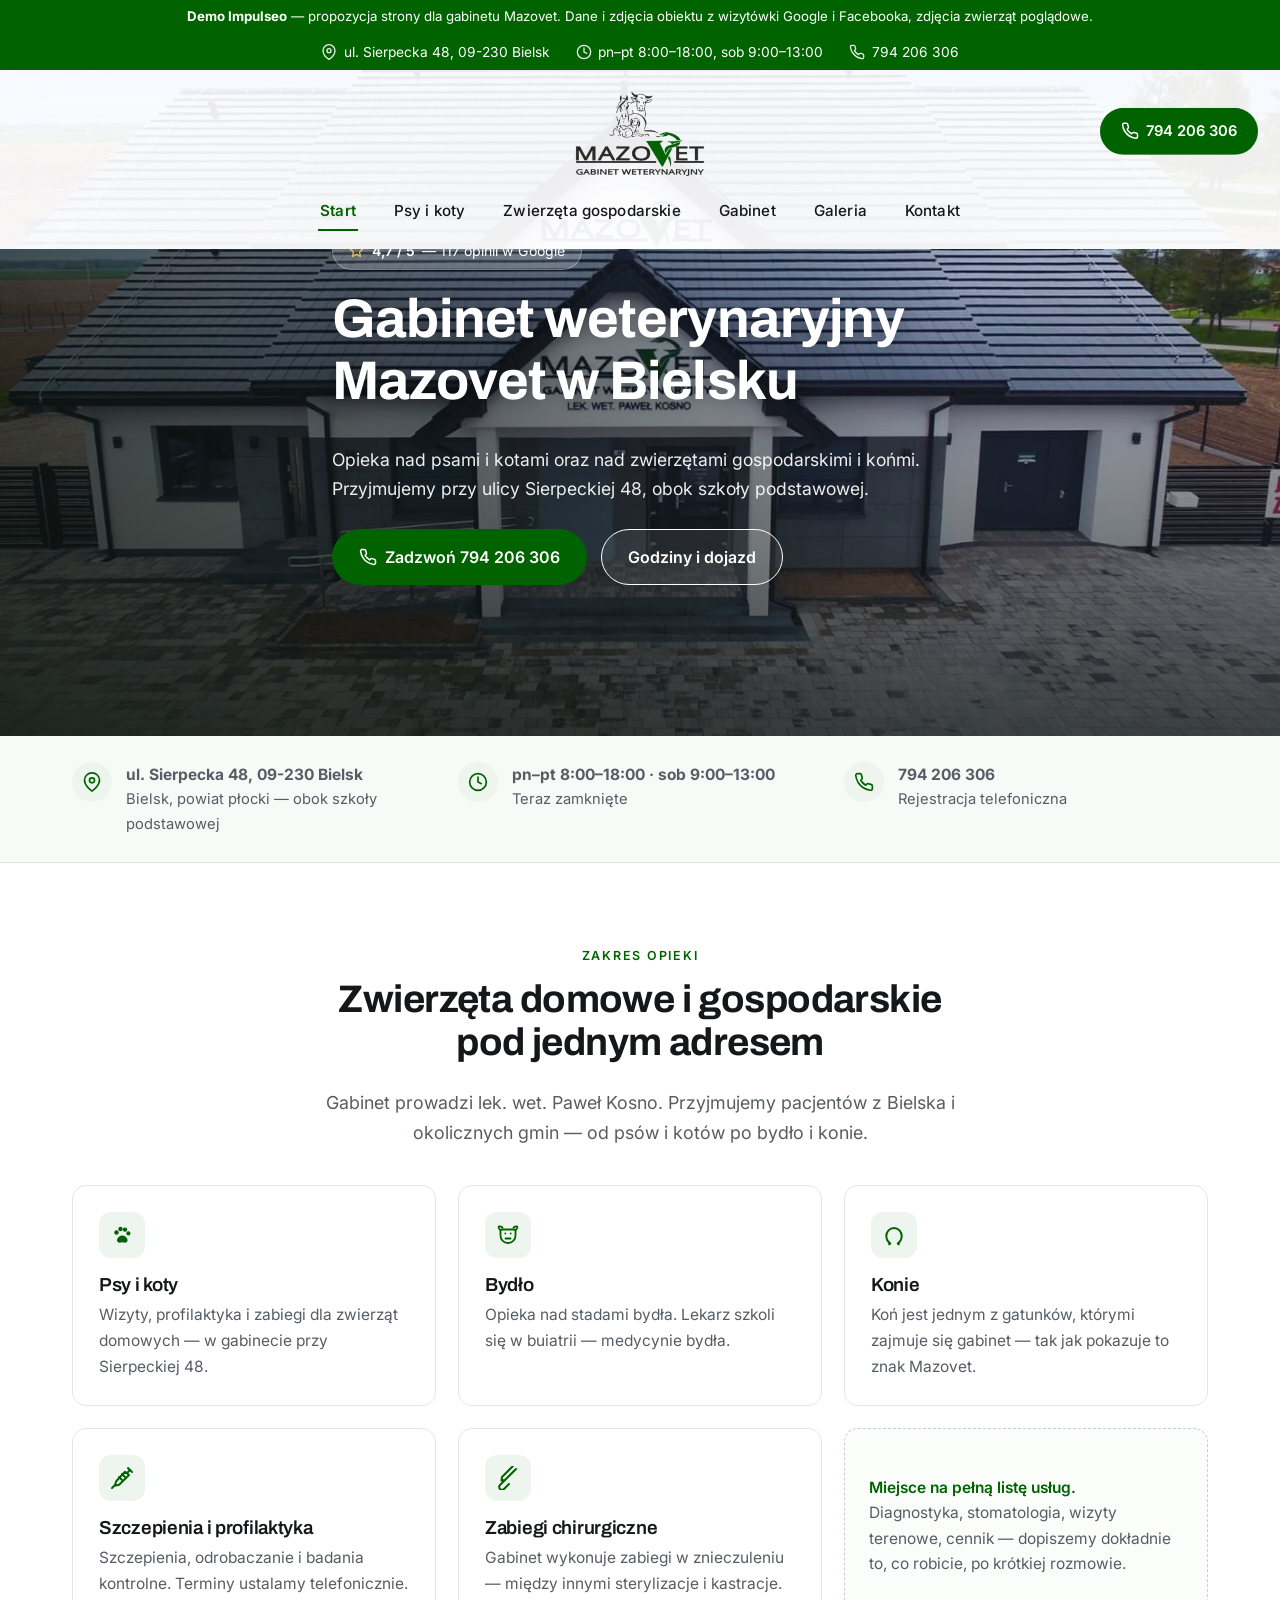
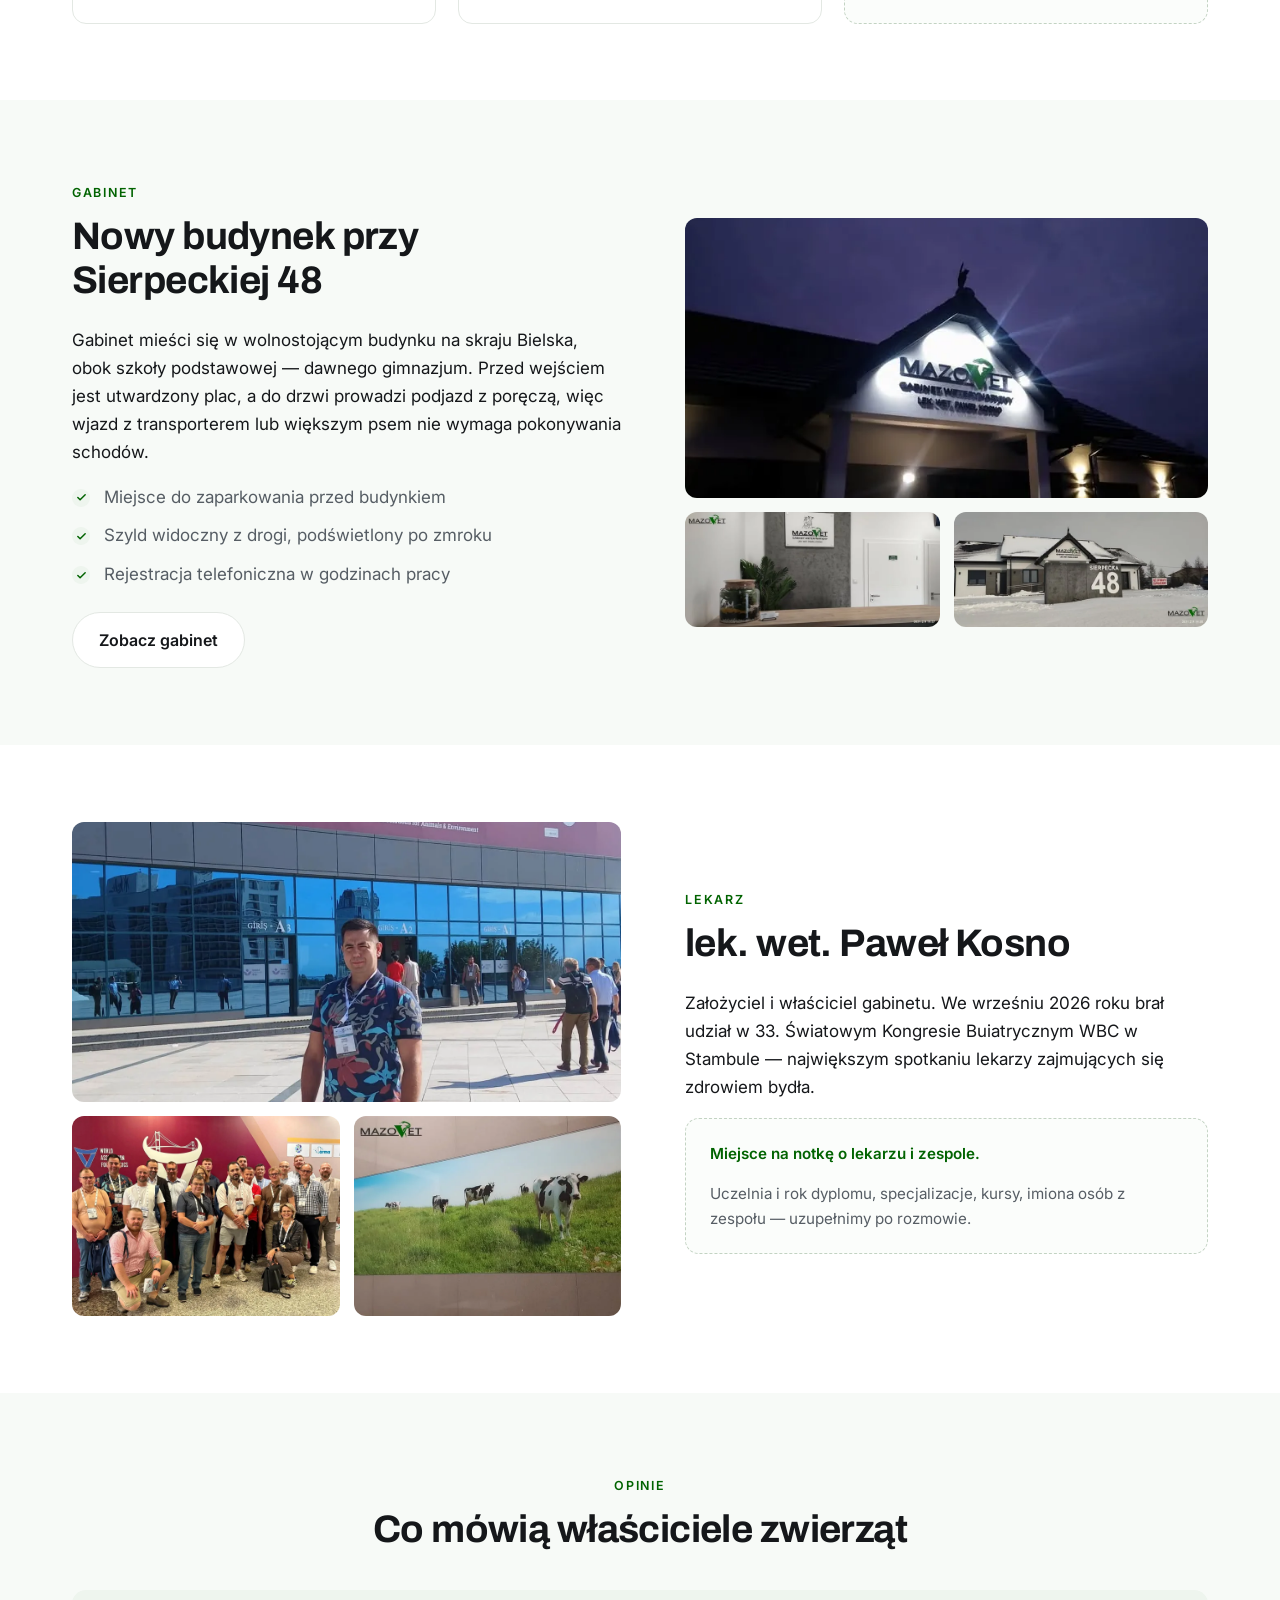
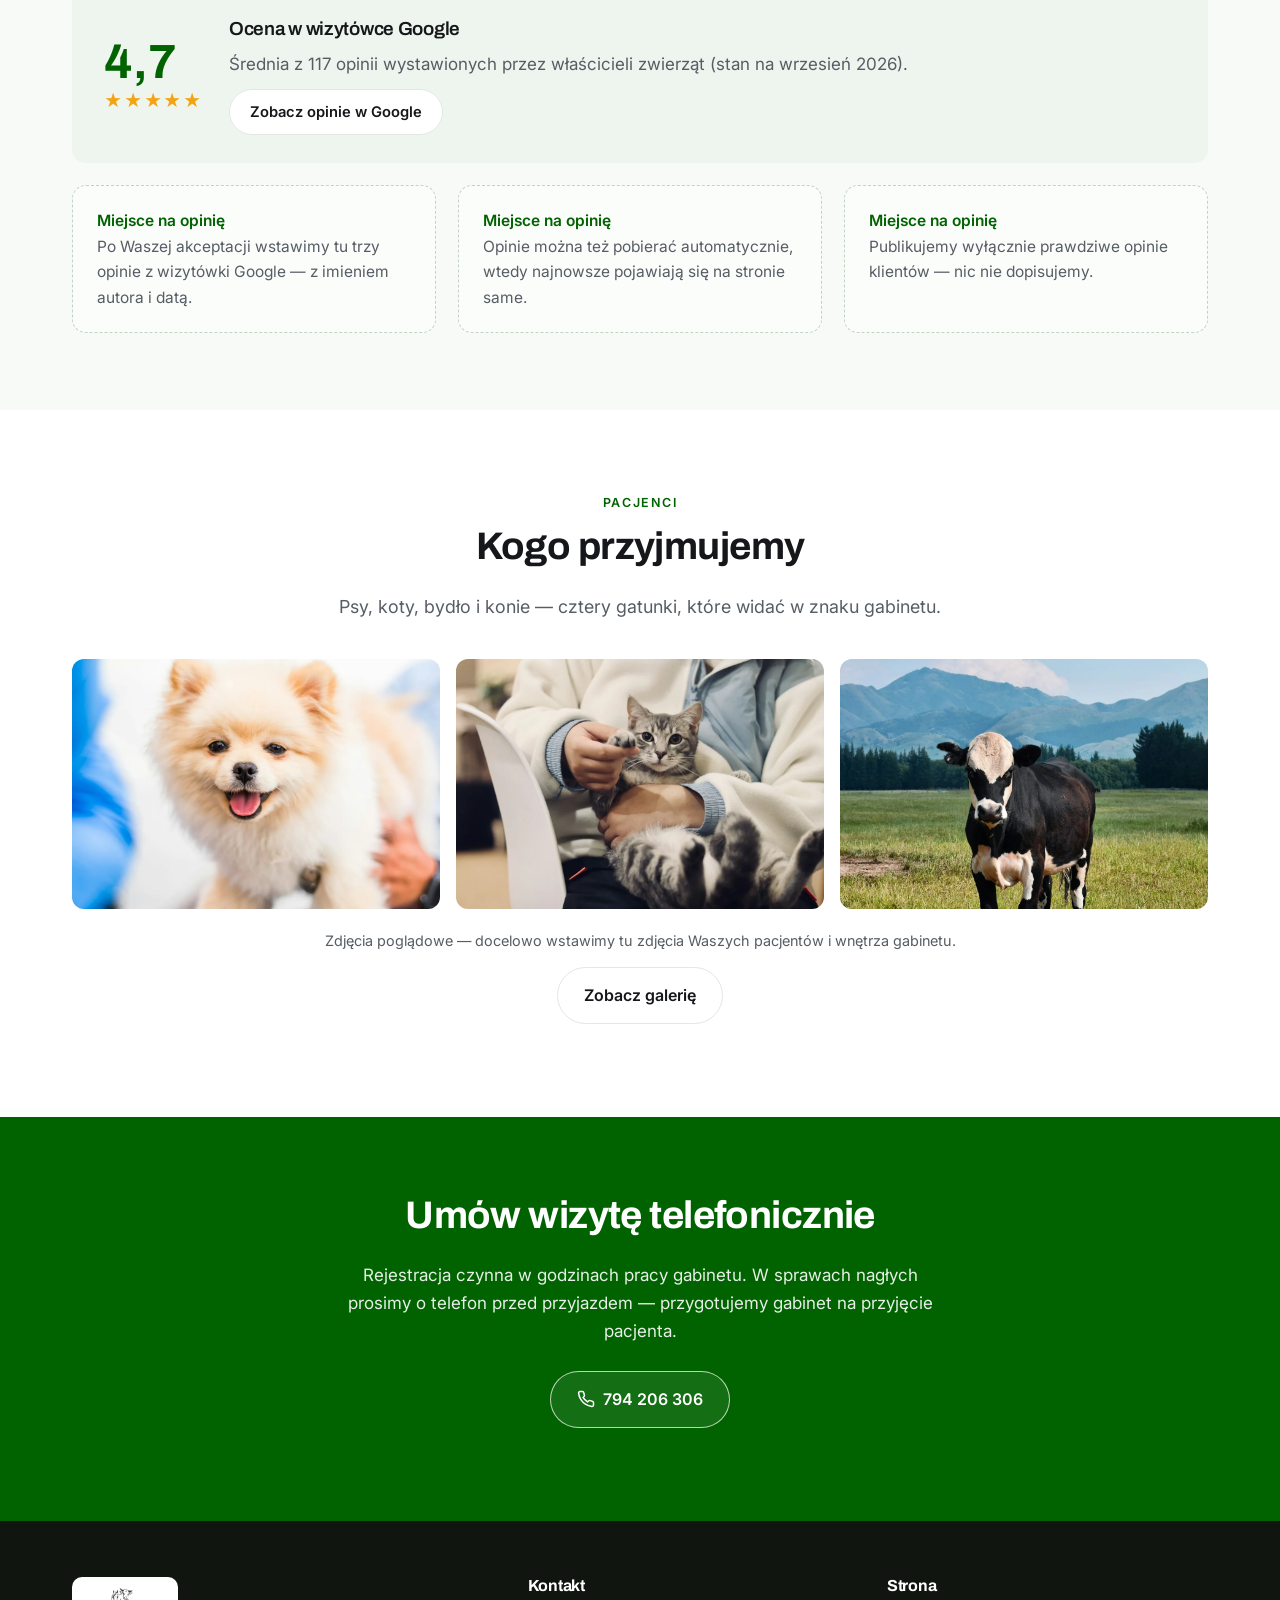
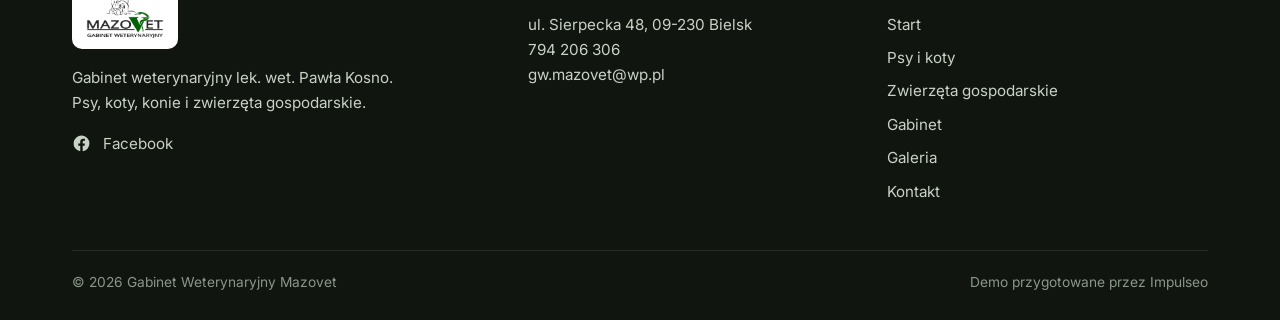
==== index.html @ cbe58771 "Demo strony dla Gabinetu Weterynaryjnego Mazovet (Bielsk) Sześć podstron na treściach potwierdzonych" ====
<!DOCTYPE html>
<html lang="pl">
<head>
<meta charset="utf-8">
<meta name="viewport" content="width=device-width, initial-scale=1">
<meta name="robots" content="noindex, nofollow">
<title>Gabinet Weterynaryjny Mazovet — weterynarz Bielsk, Sierpecka 48</title>
<meta name="description" content="Gabinet weterynaryjny Mazovet w Bielsku (ul. Sierpecka 48) — psy, koty, bydło i konie. Rejestracja telefoniczna: 794 206 306. Pn–pt 8:00–18:00, sob 9:00–13:00.">
<link rel="canonical" href="https://impulseo-pl.github.io/mazovet-gabinet-weterynaryjny/index.html">
<meta property="og:type" content="website">
<meta property="og:title" content="Gabinet Weterynaryjny Mazovet — weterynarz Bielsk, Sierpecka 48">
<meta property="og:description" content="Gabinet weterynaryjny Mazovet w Bielsku (ul. Sierpecka 48) — psy, koty, bydło i konie. Rejestracja telefoniczna: 794 206 306. Pn–pt 8:00–18:00, sob 9:00–13:00.">
<meta property="og:image" content="https://impulseo-pl.github.io/mazovet-gabinet-weterynaryjny/assets/img/klinika.webp">
<meta property="og:locale" content="pl_PL">
<meta name="twitter:card" content="summary_large_image">
<link rel="icon" href="assets/img/favicon-32.png?v=e018c4e5" sizes="32x32">
<link rel="icon" href="assets/img/favicon-192.png?v=eaf40a9d" sizes="192x192">
<link rel="apple-touch-icon" href="assets/img/apple-touch-icon.png?v=413454d2">
<link rel="preconnect" href="https://fonts.googleapis.com">
<link rel="preconnect" href="https://fonts.gstatic.com" crossorigin>
<link href="https://fonts.googleapis.com/css2?family=Archivo:wght@600;700&family=Inter:wght@400;500;600&display=swap" rel="stylesheet">
<link rel="stylesheet" href="assets/style.css?v=e5a9e0aa">
</head>
<body>

<div class="demo-bar">
  <b>Demo Impulseo</b> — propozycja strony dla gabinetu Mazovet. Dane i zdjęcia obiektu z wizytówki Google i Facebooka, zdjęcia zwierząt poglądowe.
</div>

<header class="site-head over">
  <div class="topbar">
    <div class="wrap">
      <span class="ti"><svg viewBox="0 0 24 24" fill="none" stroke="currentColor" stroke-width="2" stroke-linecap="round" stroke-linejoin="round"><path d="M21 10c0 7-9 13-9 13s-9-6-9-13a9 9 0 0 1 18 0z"/><circle cx="12" cy="10" r="3"/></svg> ul. Sierpecka 48, 09-230 Bielsk</span>
      <span class="ti hide-m"><svg viewBox="0 0 24 24" fill="none" stroke="currentColor" stroke-width="2" stroke-linecap="round" stroke-linejoin="round"><circle cx="12" cy="12" r="10"/><polyline points="12 6 12 12 16 14"/></svg> pn–pt 8:00–18:00, sob 9:00–13:00</span>
      <a class="ti" href="tel:+48794206306"><svg viewBox="0 0 24 24" fill="none" stroke="currentColor" stroke-width="2" stroke-linecap="round" stroke-linejoin="round"><path d="M22 16.92v3a2 2 0 0 1-2.18 2 19.79 19.79 0 0 1-8.63-3.07 19.5 19.5 0 0 1-6-6 19.79 19.79 0 0 1-3.07-8.67A2 2 0 0 1 4.11 2h3a2 2 0 0 1 2 1.72c.13.96.36 1.9.7 2.81a2 2 0 0 1-.45 2.11L8.09 9.91a16 16 0 0 0 6 6l1.27-1.27a2 2 0 0 1 2.11-.45c.9.34 1.85.57 2.81.7A2 2 0 0 1 22 16.92z"/></svg> 794 206 306</a>
    </div>
  </div>
  <div class="head-bg">
  <div class="head-main">
    <a class="brand" href="index.html">
      <img src="assets/img/logo.png?v=a83ef169" alt="Mazovet — Gabinet Weterynaryjny" width="461" height="307">
    </a>
    <a class="btn btn-primary btn-sm head-cta" href="tel:+48794206306"><svg viewBox="0 0 24 24" fill="none" stroke="currentColor" stroke-width="2" stroke-linecap="round" stroke-linejoin="round"><path d="M22 16.92v3a2 2 0 0 1-2.18 2 19.79 19.79 0 0 1-8.63-3.07 19.5 19.5 0 0 1-6-6 19.79 19.79 0 0 1-3.07-8.67A2 2 0 0 1 4.11 2h3a2 2 0 0 1 2 1.72c.13.96.36 1.9.7 2.81a2 2 0 0 1-.45 2.11L8.09 9.91a16 16 0 0 0 6 6l1.27-1.27a2 2 0 0 1 2.11-.45c.9.34 1.85.57 2.81.7A2 2 0 0 1 22 16.92z"/></svg> 794 206 306</a>
    <button class="burger" aria-expanded="false" aria-controls="mainnav" aria-label="Menu">
      <span></span><span></span><span></span>
    </button>
  </div>
  <nav class="mainnav" id="mainnav" aria-label="Główna"><a href="index.html" aria-current="page">Start</a><a href="psy-i-koty.html">Psy i koty</a><a href="zwierzeta-gospodarskie.html">Zwierzęta gospodarskie</a><a href="gabinet.html">Gabinet</a><a href="galeria.html">Galeria</a><a href="kontakt.html">Kontakt</a></nav>
  </div>
</header>

<section class="hero">
  <div class="hero-img">
    <img src="assets/img/klinika.webp?v=2d670b01" alt="Budynek gabinetu weterynaryjnego Mazovet przy ulicy Sierpeckiej 48 w Bielsku" width="1440" height="810" fetchpriority="high">
  </div>
  <div class="wrap hero-in">
    <span class="hero-badge"><svg viewBox="0 0 24 24" fill="none" stroke="currentColor" stroke-width="2" stroke-linecap="round" stroke-linejoin="round"><polygon points="12 2 15.1 8.6 22 9.6 17 14.6 18.2 21.5 12 18.2 5.8 21.5 7 14.6 2 9.6 8.9 8.6 12 2"/></svg> <b>4,7 / 5</b> — 117 opinii w Google</span>
    <h1>Gabinet weterynaryjny<br>Mazovet w Bielsku</h1>
    <p>Opieka nad psami i kotami oraz nad zwierzętami gospodarskimi i końmi. Przyjmujemy przy ulicy Sierpeckiej 48, obok szkoły podstawowej.</p>
    <div class="hero-actions"><a class="btn btn-primary" href="tel:+48794206306"><svg viewBox="0 0 24 24" fill="none" stroke="currentColor" stroke-width="2" stroke-linecap="round" stroke-linejoin="round"><path d="M22 16.92v3a2 2 0 0 1-2.18 2 19.79 19.79 0 0 1-8.63-3.07 19.5 19.5 0 0 1-6-6 19.79 19.79 0 0 1-3.07-8.67A2 2 0 0 1 4.11 2h3a2 2 0 0 1 2 1.72c.13.96.36 1.9.7 2.81a2 2 0 0 1-.45 2.11L8.09 9.91a16 16 0 0 0 6 6l1.27-1.27a2 2 0 0 1 2.11-.45c.9.34 1.85.57 2.81.7A2 2 0 0 1 22 16.92z"/></svg> Zadzwoń 794 206 306</a><a class="btn btn-ghost" href="kontakt.html">Godziny i dojazd</a></div>
  </div>
</section>

<div class="strip">
  <div class="wrap">
    <div class="it"><span class="ic"><svg viewBox="0 0 24 24" fill="none" stroke="currentColor" stroke-width="2" stroke-linecap="round" stroke-linejoin="round"><path d="M21 10c0 7-9 13-9 13s-9-6-9-13a9 9 0 0 1 18 0z"/><circle cx="12" cy="10" r="3"/></svg></span><span><b>ul. Sierpecka 48, 09-230 Bielsk</b><span>Bielsk, powiat płocki — obok szkoły podstawowej</span></span></div>
    <div class="it"><span class="ic"><svg viewBox="0 0 24 24" fill="none" stroke="currentColor" stroke-width="2" stroke-linecap="round" stroke-linejoin="round"><circle cx="12" cy="12" r="10"/><polyline points="12 6 12 12 16 14"/></svg></span><span><b>pn–pt 8:00–18:00 · sob 9:00–13:00</b><span data-open-status>Niedziela nieczynne</span></span></div>
    <div class="it"><span class="ic"><svg viewBox="0 0 24 24" fill="none" stroke="currentColor" stroke-width="2" stroke-linecap="round" stroke-linejoin="round"><path d="M22 16.92v3a2 2 0 0 1-2.18 2 19.79 19.79 0 0 1-8.63-3.07 19.5 19.5 0 0 1-6-6 19.79 19.79 0 0 1-3.07-8.67A2 2 0 0 1 4.11 2h3a2 2 0 0 1 2 1.72c.13.96.36 1.9.7 2.81a2 2 0 0 1-.45 2.11L8.09 9.91a16 16 0 0 0 6 6l1.27-1.27a2 2 0 0 1 2.11-.45c.9.34 1.85.57 2.81.7A2 2 0 0 1 22 16.92z"/></svg></span><span><b><a href="tel:+48794206306" style="text-decoration:none">794 206 306</a></b><span>Rejestracja telefoniczna</span></span></div>
  </div>
</div>

<section>
  <div class="wrap">
    <div class="sec-head center reveal">
      <span class="kicker">Zakres opieki</span>
      <h2>Zwierzęta domowe i gospodarskie pod jednym adresem</h2>
      <p class="lead" style="margin:0 auto">Gabinet prowadzi lek. wet. Paweł Kosno. Przyjmujemy pacjentów z Bielska i okolicznych gmin — od psów i kotów po bydło i konie.</p>
    </div>
    <div class="grid g3">
      <a class="card reveal" href="psy-i-koty.html" style="text-decoration:none">
        <span class="ic"><svg viewBox="0 0 24 24" fill="currentColor"><circle cx="6.5" cy="9.5" r="2.2"/><circle cx="10.5" cy="6" r="2.2"/><circle cx="15" cy="6.6" r="2.2"/><circle cx="18.4" cy="10.4" r="2.1"/><path d="M12.3 12.4c2.5 0 4.6 1.9 5.2 4 .5 1.8-.8 3.3-2.6 3.3-1 0-1.8-.4-2.6-.4s-1.6.4-2.6.4c-1.8 0-3.1-1.5-2.6-3.3.6-2.1 2.7-4 5.2-4z"/></svg></span>
        <h3>Psy i koty</h3>
        <p>Wizyty, profilaktyka i zabiegi dla zwierząt domowych — w gabinecie przy Sierpeckiej 48.</p>
      </a>
      <a class="card reveal" href="zwierzeta-gospodarskie.html" style="text-decoration:none">
        <span class="ic"><svg viewBox="0 0 24 24" fill="none" stroke="currentColor" stroke-width="1.8" stroke-linecap="round" stroke-linejoin="round"><path d="M4 7c-1.2-1.6-1.6-3-1.4-3.4.3-.6 2.4-.2 3.9 1.1"/><path d="M20 7c1.2-1.6 1.6-3 1.4-3.4-.3-.6-2.4-.2-3.9 1.1"/><path d="M6 6.5h12c.8 0 1.5.7 1.5 1.5v4.5a7.5 7.5 0 0 1-15 0V8c0-.8.7-1.5 1.5-1.5z"/><circle cx="9.3" cy="10.5" r=".9" fill="currentColor" stroke="none"/><circle cx="14.7" cy="10.5" r=".9" fill="currentColor" stroke="none"/><path d="M9.5 15.5h5"/></svg></span>
        <h3>Bydło</h3>
        <p>Opieka nad stadami bydła. Lekarz szkoli się w buiatrii — medycynie bydła.</p>
      </a>
      <a class="card reveal" href="zwierzeta-gospodarskie.html" style="text-decoration:none">
        <span class="ic"><svg viewBox="0 0 24 24" fill="none" stroke="currentColor" stroke-width="2" stroke-linecap="round"><path d="M8.2 20.4c-2.3-1.6-3.9-4.2-3.9-7.3C4.3 8.6 7.7 5 12 5s7.7 3.6 7.7 8.1c0 3.1-1.6 5.7-3.9 7.3"/><circle cx="7.4" cy="20.9" r="1.25" fill="currentColor" stroke="none"/><circle cx="16.6" cy="20.9" r="1.25" fill="currentColor" stroke="none"/></svg></span>
        <h3>Konie</h3>
        <p>Koń jest jednym z gatunków, którymi zajmuje się gabinet — tak jak pokazuje to znak Mazovet.</p>
      </a>
      <div class="card reveal">
        <span class="ic"><svg viewBox="0 0 24 24" fill="none" stroke="currentColor" stroke-width="2" stroke-linecap="round" stroke-linejoin="round"><path d="m18 2 4 4"/><path d="m17 7 3-3"/><path d="M19 9 9.7 18.3a2 2 0 0 1-1.1.6l-3.4.6.6-3.4a2 2 0 0 1 .6-1.1L15 5.7z"/><path d="m9 11 3 3"/><path d="m12 8 3 3"/><path d="M5 19 2 22"/></svg></span>
        <h3>Szczepienia i profilaktyka</h3>
        <p>Szczepienia, odrobaczanie i badania kontrolne. Terminy ustalamy telefonicznie.</p>
      </div>
      <div class="card reveal">
        <span class="ic"><svg viewBox="0 0 24 24" fill="none" stroke="currentColor" stroke-width="2" stroke-linecap="round" stroke-linejoin="round"><path d="M20 3 9 14l-3.5.5L6 11 17 0"/><path d="M9 14 4 19a2.8 2.8 0 0 0 4 4l5-5"/></svg></span>
        <h3>Zabiegi chirurgiczne</h3>
        <p>Gabinet wykonuje zabiegi w znieczuleniu — między innymi sterylizacje i kastracje.</p>
      </div>
      <div class="card reveal todo" style="display:flex;flex-direction:column;justify-content:center">
        <p><b>Miejsce na pełną listę usług.</b></p>
        <p>Diagnostyka, stomatologia, wizyty terenowe, cennik — dopiszemy dokładnie to, co robicie, po krótkiej rozmowie.</p>
      </div>
    </div>
  </div>
</section>

<section style="background:var(--bg-2)">
  <div class="wrap">
    <div class="split">
      <div class="split-txt reveal">
        <span class="kicker">Gabinet</span>
        <h2>Nowy budynek przy Sierpeckiej 48</h2>
        <p>Gabinet mieści się w wolnostojącym budynku na skraju Bielska, obok szkoły podstawowej — dawnego gimnazjum. Przed wejściem jest utwardzony plac, a do drzwi prowadzi podjazd z poręczą, więc wjazd z transporterem lub większym psem nie wymaga pokonywania schodów.</p>
        <ul class="ticks">
          <li>Miejsce do zaparkowania przed budynkiem</li>
          <li>Szyld widoczny z drogi, podświetlony po zmroku</li>
          <li>Rejestracja telefoniczna w godzinach pracy</li>
        </ul>
        <a class="btn btn-line" href="gabinet.html">Zobacz gabinet</a>
      </div>
      <div class="split-imgs reveal">
        <img class="wide" src="assets/img/klinika-wieczorem.webp?v=0fe99f00" alt="Podświetlony szyld gabinetu Mazovet po zmroku" width="640" height="480" loading="lazy">
        <img src="assets/img/recepcja.webp?v=9e26fdb6" alt="Wnętrze gabinetu Mazovet — recepcja" width="622" height="280" loading="lazy">
        <img src="assets/img/klinika-zima.webp?v=82b9dd1a" alt="Budynek gabinetu Mazovet zimą" width="622" height="280" loading="lazy">
      </div>
    </div>
  </div>
</section>

<section>
  <div class="wrap">
    <div class="split rev">
      <div class="split-txt reveal">
        <span class="kicker">Lekarz</span>
        <h2>lek. wet. Paweł Kosno</h2>
        <p>Założyciel i właściciel gabinetu. We wrześniu 2026 roku brał udział w 33. Światowym Kongresie Buiatrycznym WBC w Stambule — największym spotkaniu lekarzy zajmujących się zdrowiem bydła.</p>
        <div class="todo">
          <p><b>Miejsce na notkę o lekarzu i zespole.</b></p>
          <p>Uczelnia i rok dyplomu, specjalizacje, kursy, imiona osób z zespołu — uzupełnimy po rozmowie.</p>
        </div>
      </div>
      <div class="split-imgs reveal">
        <img class="wide" src="assets/img/kongres-wbc.webp?v=76cfe803" alt="Centrum kongresowe WBC 2026 w Stambule" width="1280" height="960" loading="lazy">
        <img src="assets/img/kongres-grupa.webp?v=d9f6c216" alt="Uczestnicy kongresu buiatrycznego WBC 2026" width="1280" height="960" loading="lazy">
        <img src="assets/img/gabinet-wnetrze.webp?v=be532d9b" alt="Wnętrze gabinetu Mazovet" width="640" height="480" loading="lazy">
      </div>
    </div>
  </div>
</section>

<section style="background:var(--bg-2)">
  <div class="wrap">
    <div class="sec-head center reveal">
      <span class="kicker">Opinie</span>
      <h2>Co mówią właściciele zwierząt</h2>
    </div>
    <div class="reveal">
<div class="rating">
  <div>
    <div class="score">4,7</div>
    <div class="stars">★★★★★</div>
  </div>
  <div style="flex:1;min-width:260px">
    <h3 class="mt0">Ocena w wizytówce Google</h3>
    <p class="muted" style="margin-bottom:.6em">Średnia z 117 opinii wystawionych przez właścicieli zwierząt (stan na wrzesień 2026).</p>
    <a class="btn btn-line btn-sm" href="https://www.google.com/maps/place/MAZOVET/@52.6791114,19.8009251,17z/data=!4m6!3m5!1s0x471c698608b34605:0xea645ec139fa9902!8m2!3d52.6791114!4d19.8009251!16s%2Fg%2F11pqcb60nr" rel="noopener">Zobacz opinie w Google</a>
  </div>
</div>
</div>
    <div class="grid g3" style="margin-top:22px">
      <div class="card todo reveal"><p><b>Miejsce na opinię</b></p><p>Po Waszej akceptacji wstawimy tu trzy opinie z wizytówki Google — z imieniem autora i datą.</p></div>
      <div class="card todo reveal"><p><b>Miejsce na opinię</b></p><p>Opinie można też pobierać automatycznie, wtedy najnowsze pojawiają się na stronie same.</p></div>
      <div class="card todo reveal"><p><b>Miejsce na opinię</b></p><p>Publikujemy wyłącznie prawdziwe opinie klientów — nic nie dopisujemy.</p></div>
    </div>
  </div>
</section>

<section>
  <div class="wrap">
    <div class="sec-head center reveal">
      <span class="kicker">Pacjenci</span>
      <h2>Kogo przyjmujemy</h2>
      <p class="lead" style="margin:0 auto">Psy, koty, bydło i konie — cztery gatunki, które widać w znaku gabinetu.</p>
    </div>
    <div class="gal reveal">
      <figure><img src="assets/img/pies-gabinet.webp?v=9dd8501b" alt="Pies na stole zabiegowym w gabinecie weterynaryjnym" width="1200" height="1797" loading="lazy"></figure>
      <figure><img src="assets/img/kot-badanie.webp?v=7e8736de" alt="Kot podczas badania u weterynarza" width="1200" height="800" loading="lazy"></figure>
      <figure><img src="assets/img/krowy.webp?v=2a3b70a2" alt="Krowy na pastwisku" width="1200" height="1800" loading="lazy"></figure>
    </div>
    <p class="center muted" style="margin-top:20px;font-size:.9rem">Zdjęcia poglądowe — docelowo wstawimy tu zdjęcia Waszych pacjentów i wnętrza gabinetu.</p>
    <p class="center" style="margin-top:14px"><a class="btn btn-line" href="galeria.html">Zobacz galerię</a></p>
  </div>
</section>

<section class="cta">
  <div class="wrap">
    <h2>Umów wizytę telefonicznie</h2>
    <p>Rejestracja czynna w godzinach pracy gabinetu. W sprawach nagłych prosimy o telefon przed przyjazdem — przygotujemy gabinet na przyjęcie pacjenta.</p>
    <p style="margin-top:26px"><a class="btn btn-ghost" href="tel:+48794206306"><svg viewBox="0 0 24 24" fill="none" stroke="currentColor" stroke-width="2" stroke-linecap="round" stroke-linejoin="round"><path d="M22 16.92v3a2 2 0 0 1-2.18 2 19.79 19.79 0 0 1-8.63-3.07 19.5 19.5 0 0 1-6-6 19.79 19.79 0 0 1-3.07-8.67A2 2 0 0 1 4.11 2h3a2 2 0 0 1 2 1.72c.13.96.36 1.9.7 2.81a2 2 0 0 1-.45 2.11L8.09 9.91a16 16 0 0 0 6 6l1.27-1.27a2 2 0 0 1 2.11-.45c.9.34 1.85.57 2.81.7A2 2 0 0 1 22 16.92z"/></svg> 794 206 306</a></p>
  </div>
</section>

<script type="application/ld+json">
{"@context":"https://schema.org","@type":"VeterinaryCare","name":"Mazovet — Gabinet Weterynaryjny lek. wet. Paweł Kosno",
"telephone":"+48 794 206 306","email":"gw.mazovet@wp.pl",
"address":{"@type":"PostalAddress","streetAddress":"ul. Sierpecka 48","postalCode":"09-230","addressLocality":"Bielsk","addressRegion":"mazowieckie","addressCountry":"PL"},
"geo":{"@type":"GeoCoordinates","latitude":52.6791114,"longitude":19.8009251},
"areaServed":["Bielsk","Gozdowo","Drobin","Sierpc","Płock","powiat płocki"],
"openingHoursSpecification":[
{"@type":"OpeningHoursSpecification","dayOfWeek":["Monday","Tuesday","Wednesday","Thursday","Friday"],"opens":"08:00","closes":"18:00"},
{"@type":"OpeningHoursSpecification","dayOfWeek":"Saturday","opens":"09:00","closes":"13:00"}],
"sameAs":["https://www.facebook.com/profile.php?id=100063583105562"]}
</script>

<footer class="site-foot">
  <div class="wrap">
    <div class="foot-grid">
      <div>
        <img class="flogo" src="assets/img/logo.png?v=a83ef169" alt="Mazovet — Gabinet Weterynaryjny" width="461" height="307">
        <p class="mt0">Gabinet weterynaryjny lek. wet. Pawła Kosno.<br>Psy, koty, konie i zwierzęta gospodarskie.</p>
        <p><a href="https://www.facebook.com/profile.php?id=100063583105562" rel="noopener"><svg viewBox="0 0 24 24" fill="currentColor"><path d="M22 12a10 10 0 1 0-11.6 9.9v-7h-2.5V12h2.5V9.8c0-2.5 1.5-3.9 3.8-3.9 1.1 0 2.2.2 2.2.2v2.5h-1.3c-1.2 0-1.6.8-1.6 1.6V12h2.8l-.4 2.9h-2.4v7A10 10 0 0 0 22 12z"/></svg> Facebook</a></p>
      </div>
      <div>
        <h4>Kontakt</h4>
        <p>ul. Sierpecka 48, 09-230 Bielsk<br>
        <a href="tel:+48794206306">794 206 306</a><br>
        <a href="mailto:gw.mazovet@wp.pl">gw.mazovet@wp.pl</a></p>
      </div>
      <div>
        <h4>Strona</h4>
        <ul class="foot-links"><li><a href="index.html">Start</a></li><li><a href="psy-i-koty.html">Psy i koty</a></li><li><a href="zwierzeta-gospodarskie.html">Zwierzęta gospodarskie</a></li><li><a href="gabinet.html">Gabinet</a></li><li><a href="galeria.html">Galeria</a></li><li><a href="kontakt.html">Kontakt</a></li></ul>
      </div>
    </div>
    <div class="foot-bottom">
      <span>© 2026 Gabinet Weterynaryjny Mazovet</span>
      <span>Demo przygotowane przez Impulseo</span>
    </div>
  </div>
</footer>

<script src="assets/main.js?v=67fc43ce"></script>
</body>
</html>
---- assets/style.css ----
/* Mazovet — Gabinet Weterynaryjny. Demo Impulseo. */
:root{
  --green:#016300;
  --green-d:#014a00;
  --green-l:#eef5ee;
  --ink:#15171a;
  --ink-2:#565d64;
  --line:#e3e8e3;
  --bg:#fff;
  --bg-2:#f7faf7;
  --radius:14px;
  --shadow:0 2px 8px rgba(16,32,16,.06), 0 12px 32px rgba(16,32,16,.07);
  --head-h:188px;
}

*{box-sizing:border-box}
html{scroll-behavior:smooth}
body{
  margin:0;background:var(--bg);color:var(--ink);
  font-family:Inter,-apple-system,BlinkMacSystemFont,"Segoe UI",Roboto,sans-serif;
  font-size:17px;line-height:1.65;-webkit-font-smoothing:antialiased;
}
img{max-width:100%;display:block}
a{color:inherit}
h1,h2,h3,h4{font-family:Archivo,Inter,sans-serif;line-height:1.14;letter-spacing:-.015em;margin:0 0 .6em}
h1{font-size:clamp(2.05rem, 1.5rem + 2.4vw, 3.4rem);font-weight:700}
h2{font-size:clamp(1.6rem, 1.25rem + 1.5vw, 2.4rem);font-weight:700}
h3{font-size:1.18rem;font-weight:600}
p{margin:0 0 1em}
.wrap{max-width:1180px;margin:0 auto;padding:0 22px}
.wrap-narrow{max-width:900px;margin:0 auto;padding:0 22px}
.sr-only{position:absolute;width:1px;height:1px;padding:0;margin:-1px;overflow:hidden;clip:rect(0 0 0 0);white-space:nowrap;border:0}
section{padding:clamp(52px,6vw,90px) 0}
.lead{font-size:1.12rem;color:var(--ink-2);max-width:62ch}
.muted{color:var(--ink-2)}
.center{text-align:center}
.mt0{margin-top:0}

/* ---------- pasek demo ---------- */
.demo-bar{background:var(--green);color:#fff;font-size:.83rem;text-align:center;padding:.55em 20px;line-height:1.45}
.demo-bar b{font-weight:700}

/* ---------- nagłówek: gruby, logo centralnie ---------- */
.site-head{position:relative;z-index:40;background:#fff;border-bottom:1px solid var(--line)}
.head-bg{
  position:relative;
  background-image:linear-gradient(rgba(255,255,255,.955),rgba(255,255,255,.975)),url("img/klinika.webp");
  background-size:cover;background-position:center 34%;
}
.site-head.over{position:absolute;left:0;right:0;border-bottom:0;background:transparent}
.site-head.over .head-bg{background-image:linear-gradient(rgba(255,255,255,.9),rgba(255,255,255,.94)),url("img/klinika.webp");backdrop-filter:blur(6px)}
.site-head.solid .head-bg{background-image:linear-gradient(rgba(255,255,255,.97),rgba(255,255,255,.985)),url("img/klinika.webp")}
.topbar{background:var(--green);color:#fff;font-size:.86rem}
.topbar .wrap{display:flex;gap:26px;align-items:center;justify-content:center;flex-wrap:wrap;padding-top:.5em;padding-bottom:.5em}
.topbar a{text-decoration:none}
.topbar a:hover{text-decoration:underline}
.topbar .ti{display:inline-flex;align-items:center;gap:.5em;white-space:nowrap}
.topbar svg{width:16px;height:16px;flex:0 0 auto;opacity:.9}

.head-main{display:flex;align-items:center;justify-content:center;padding:20px 22px 14px;position:relative}
.head-main .brand{display:block}
.head-main .brand img{height:88px;width:auto}
.mainnav{display:flex;justify-content:center;gap:34px;flex-wrap:wrap;padding:0 22px 18px}
.mainnav a{
  text-decoration:none;font-size:.95rem;font-weight:500;letter-spacing:.01em;
  padding:6px 2px;border-bottom:2px solid transparent;color:var(--ink);
}
.mainnav a:hover{color:var(--green);border-bottom-color:var(--green)}
.mainnav a[aria-current="page"]{color:var(--green);border-bottom-color:var(--green);font-weight:600}
.head-cta{position:absolute;right:22px;top:50%;transform:translateY(-50%)}
.burger{display:none;position:absolute;right:18px;top:50%;transform:translateY(-50%);width:46px;height:42px;border:1px solid var(--line);border-radius:10px;background:#fff;cursor:pointer}
.burger span{display:block;width:20px;height:2px;background:var(--ink);margin:4px auto;border-radius:2px;transition:.2s}
.burger[aria-expanded="true"] span:nth-child(1){transform:translateY(6px) rotate(45deg)}
.burger[aria-expanded="true"] span:nth-child(2){opacity:0}
.burger[aria-expanded="true"] span:nth-child(3){transform:translateY(-6px) rotate(-45deg)}

/* ---------- przyciski ---------- */
.btn{display:inline-flex;align-items:center;justify-content:center;gap:.5em;padding:14px 26px;border-radius:999px;text-decoration:none;font-weight:600;font-size:1rem;border:1.5px solid transparent;transition:.15s;cursor:pointer}
.btn svg{width:18px;height:18px}
.btn-primary{background:var(--green);color:#fff}
.btn-primary:hover{background:var(--green-d)}
.btn-ghost{border-color:#fff;color:#fff;background:rgba(255,255,255,.08)}
.btn-ghost:hover{background:#fff;color:var(--green)}
.btn-line{border-color:var(--line);background:#fff;color:var(--ink)}
.btn-line:hover{border-color:var(--green);color:var(--green)}
.btn-sm{padding:10px 20px;font-size:.92rem}

/* ---------- hero ---------- */
.hero{position:relative;min-height:clamp(560px,78vh,760px);display:flex;align-items:flex-end;color:#fff;overflow:hidden}
.hero-img{position:absolute;inset:0}
.hero-img img{width:100%;height:100%;object-fit:cover;object-position:center 58%}
.hero-img::after{content:"";position:absolute;inset:0;background:linear-gradient(180deg,rgba(10,20,10,.34) 0%,rgba(10,20,10,.12) 34%,rgba(8,16,8,.72) 100%),linear-gradient(100deg,rgba(6,14,6,.66) 0%,rgba(6,14,6,.34) 44%,rgba(6,14,6,.04) 72%)}
.hero-in{position:relative;padding:0 0 clamp(46px,6vw,74px);max-width:720px}
.hero h1{color:#fff;text-shadow:0 2px 18px rgba(0,0,0,.32)}
.hero p{font-size:1.1rem;color:rgba(255,255,255,.92);max-width:56ch}
.hero-actions{display:flex;gap:14px;flex-wrap:wrap;margin-top:26px}
.hero-badge{display:inline-flex;align-items:center;gap:.55em;background:rgba(255,255,255,.14);border:1px solid rgba(255,255,255,.3);border-radius:999px;padding:7px 16px;font-size:.88rem;margin-bottom:18px}
.hero-badge b{font-weight:600}
.hero-badge svg{width:15px;height:15px;flex:0 0 auto;color:#f2c94c}

/* ---------- pasek informacyjny ---------- */
.strip{background:var(--bg-2);border-bottom:1px solid var(--line)}
.strip .wrap{display:grid;grid-template-columns:repeat(3,1fr);gap:22px;padding-top:26px;padding-bottom:26px}
.strip .it{display:flex;gap:14px;align-items:flex-start}
.strip .ic{flex:0 0 auto;width:40px;height:40px;border-radius:50%;background:var(--green-l);color:var(--green);display:grid;place-items:center}
.strip .ic svg{width:20px;height:20px}
.strip b{display:block;font-size:.97rem}
.strip span{font-size:.92rem;color:var(--ink-2)}

/* ---------- siatki i karty ---------- */
.grid{display:grid;gap:22px}
.g2{grid-template-columns:repeat(2,1fr)}
.g3{grid-template-columns:repeat(3,1fr)}
.g4{grid-template-columns:repeat(4,1fr)}
.card{background:#fff;border:1px solid var(--line);border-radius:var(--radius);padding:26px;transition:.18s}
.card:hover{border-color:#c9d6c9;box-shadow:var(--shadow);transform:translateY(-2px)}
.card h3{margin-bottom:.35em}
.card p{color:var(--ink-2);font-size:.97rem;margin-bottom:0}
.card .ic{width:46px;height:46px;border-radius:12px;background:var(--green-l);color:var(--green);display:grid;place-items:center;margin-bottom:16px}
.card .ic svg{width:24px;height:24px}
.card-img{padding:0;overflow:hidden}
.card-img img{width:100%;height:210px;object-fit:cover}
.card-img .cb{padding:22px 24px 26px}

.sec-head{max-width:660px;margin-bottom:38px}
.sec-head.center{margin-left:auto;margin-right:auto;text-align:center}
.kicker{display:inline-block;font-size:.78rem;letter-spacing:.14em;text-transform:uppercase;color:var(--green);font-weight:600;margin-bottom:.9em}

/* ---------- sekcja dwudzielna ---------- */
.split{display:grid;grid-template-columns:1.05fr 1fr;gap:clamp(30px,5vw,66px);align-items:center}
.split.rev .split-txt{order:2}
.split-img{border-radius:var(--radius);overflow:hidden;box-shadow:var(--shadow)}
.split-img img{width:100%;height:100%;object-fit:cover;max-height:460px}
.split-imgs{display:grid;grid-template-columns:1fr 1fr;gap:14px}
.split-imgs img{border-radius:12px;height:100%;max-height:240px;object-fit:cover;width:100%}
.split-imgs .wide{grid-column:1/-1;max-height:280px}

/* ---------- lista z ptaszkami ---------- */
.ticks{list-style:none;padding:0;margin:0 0 1.4em}
.ticks li{position:relative;padding-left:32px;margin-bottom:.62em;color:var(--ink-2)}
.ticks li::before{
  content:"";position:absolute;left:0;top:.36em;width:18px;height:18px;border-radius:50%;
  background:var(--green-l) url("data:image/svg+xml,%3Csvg xmlns='http://www.w3.org/2000/svg' viewBox='0 0 24 24' fill='none' stroke='%23016300' stroke-width='3.2' stroke-linecap='round' stroke-linejoin='round'%3E%3Cpolyline points='20 6 9 17 4 12'/%3E%3C/svg%3E") center/11px no-repeat;
}

/* ---------- ocena Google ---------- */
.rating{display:flex;align-items:center;gap:26px;flex-wrap:wrap;background:var(--green-l);border-radius:var(--radius);padding:28px 32px}
.rating .score{font-family:Archivo,sans-serif;font-size:3rem;font-weight:700;line-height:1;color:var(--green)}
.stars{color:#f2a413;letter-spacing:.1em;font-size:1.1rem}

/* ---------- miejsce na treść od klienta ---------- */
.todo{border:1.5px dashed #c3d3c3;border-radius:var(--radius);background:#fbfdfb;padding:22px 24px;color:var(--ink-2);font-size:.95rem}
.todo b{color:var(--green);font-weight:600}
.todo p:last-child{margin-bottom:0}

/* ---------- galeria ---------- */
.filters{display:flex;gap:10px;flex-wrap:wrap;margin-bottom:28px;justify-content:center}
.filters button{border:1px solid var(--line);background:#fff;border-radius:999px;padding:9px 20px;font:inherit;font-size:.92rem;cursor:pointer;transition:.15s}
.filters button:hover{border-color:var(--green);color:var(--green)}
.filters button[aria-pressed="true"]{background:var(--green);border-color:var(--green);color:#fff}
.gal{display:grid;grid-template-columns:repeat(3,1fr);gap:16px}
.gal figure{margin:0;border-radius:12px;overflow:hidden;background:#eef1ee;position:relative}
.gal img{width:100%;height:250px;object-fit:cover;transition:.35s}
.gal figure:hover img{transform:scale(1.04)}
.gal figcaption{position:absolute;left:0;right:0;bottom:0;padding:26px 16px 12px;color:#fff;font-size:.88rem;background:linear-gradient(180deg,transparent,rgba(0,0,0,.66))}

/* ---------- kontakt ---------- */
.contact-grid{display:grid;grid-template-columns:1fr 1fr;gap:clamp(28px,4vw,56px)}
.info-list{list-style:none;padding:0;margin:0}
.info-list li{display:flex;gap:14px;padding:16px 0;border-bottom:1px solid var(--line)}
.info-list li:last-child{border-bottom:0}
.info-list .ic{flex:0 0 auto;width:40px;height:40px;border-radius:50%;background:var(--green-l);color:var(--green);display:grid;place-items:center}
.info-list .ic svg{width:19px;height:19px}
.info-list b{display:block;font-size:.88rem;color:var(--ink-2);font-weight:500}
.info-list a,.info-list span{font-size:1.05rem;text-decoration:none}
.info-list a:hover{color:var(--green)}
.hours{width:100%;border-collapse:collapse}
.hours td{padding:9px 0;border-bottom:1px solid var(--line);font-size:.98rem}
.hours td:last-child{text-align:right;font-weight:600}
.hours tr.today td{color:var(--green)}
.map{border-radius:var(--radius);overflow:hidden;border:1px solid var(--line);height:100%;min-height:340px}
.map iframe{width:100%;height:100%;min-height:340px;border:0;display:block}

form .row{display:grid;grid-template-columns:1fr 1fr;gap:16px}
label{display:block;font-size:.9rem;font-weight:500;margin-bottom:6px}
input,textarea,select{
  width:100%;padding:13px 15px;border:1px solid var(--line);border-radius:10px;font:inherit;font-size:.97rem;background:#fff;margin-bottom:16px;
}
input:focus,textarea:focus,select:focus{outline:2px solid var(--green);outline-offset:1px;border-color:transparent}
textarea{min-height:130px;resize:vertical}
.form-note{font-size:.86rem;color:var(--ink-2)}

/* ---------- CTA ---------- */
.cta{background:var(--green);color:#fff;text-align:center}
.cta h2{color:#fff}
.cta p{color:rgba(255,255,255,.9);max-width:56ch;margin-left:auto;margin-right:auto}
.cta .btn-ghost{border-color:rgba(255,255,255,.7)}

/* ---------- nagłówek podstrony ---------- */
.pagehead{background:var(--bg-2);border-bottom:1px solid var(--line);padding:clamp(40px,5vw,64px) 0}
.pagehead h1{margin-bottom:.35em}
.pagehead p{color:var(--ink-2);max-width:62ch;margin-bottom:0}
.crumbs{font-size:.86rem;color:var(--ink-2);margin-bottom:1.1em}
.crumbs a{text-decoration:none}
.crumbs a:hover{color:var(--green)}

/* ---------- stopka ---------- */
.site-foot{background:#11150f;color:#c9d2c6;padding:56px 0 26px;font-size:.95rem}
.site-foot a{text-decoration:none;color:#c9d2c6}
.site-foot a:hover{color:#fff}
.site-foot a svg{width:19px;height:19px;display:inline-block;vertical-align:-4px;margin-right:8px}
.foot-grid{display:grid;grid-template-columns:1.3fr 1fr 1fr;gap:38px}
.site-foot h4{color:#fff;font-size:1rem;margin-bottom:1em}
.site-foot .flogo{height:72px;width:auto;background:#fff;border-radius:10px;padding:10px 14px;margin-bottom:16px}
.foot-links{list-style:none;padding:0;margin:0}
.foot-links li{margin-bottom:.55em}
.foot-bottom{border-top:1px solid #272d24;margin-top:38px;padding-top:20px;display:flex;justify-content:space-between;gap:18px;flex-wrap:wrap;font-size:.86rem;color:#8b968a}

/* ---------- animacje ---------- */
.js .reveal{opacity:0;transform:translateY(16px);transition:opacity .6s ease,transform .6s ease}
.js .reveal.in{opacity:1;transform:none}

/* ---------- responsywność ---------- */
@media (max-width:980px){
  .g4{grid-template-columns:repeat(2,1fr)}
  .g3{grid-template-columns:repeat(2,1fr)}
  .split{grid-template-columns:1fr}
  .split.rev .split-txt{order:0}
  .contact-grid{grid-template-columns:1fr}
  .gal{grid-template-columns:repeat(2,1fr)}
  .strip .wrap{grid-template-columns:1fr;gap:16px}
}
@media (max-width:760px){
  body{font-size:16px}
  .topbar .wrap{gap:14px;font-size:.8rem}
  .topbar .ti.hide-m{display:none}
  .head-main{padding:14px 22px 12px}
  .head-main .brand img{height:58px}
  .head-cta{display:none}
  .burger{display:block}
  .mainnav{
    display:none;flex-direction:column;gap:0;padding:0 22px 14px;
  }
  .mainnav.open{display:flex}
  .mainnav a{padding:13px 0;border-bottom:1px solid var(--line);width:100%}
  .mainnav a:hover{border-bottom-color:var(--line)}
  .site-head.over{position:relative;background:#fff}
  .hero{min-height:auto;padding-top:clamp(180px,42vw,260px)}
  .g2,.g3,.g4{grid-template-columns:1fr}
  .gal{grid-template-columns:1fr}
  .gal img{height:230px}
  form .row{grid-template-columns:1fr}
  .foot-grid{grid-template-columns:1fr;gap:26px}
  .rating{padding:22px}
}
@media (prefers-reduced-motion:reduce){
  *{animation:none !important;transition:none !important}
  html{scroll-behavior:auto}
  .reveal{opacity:1;transform:none}
}
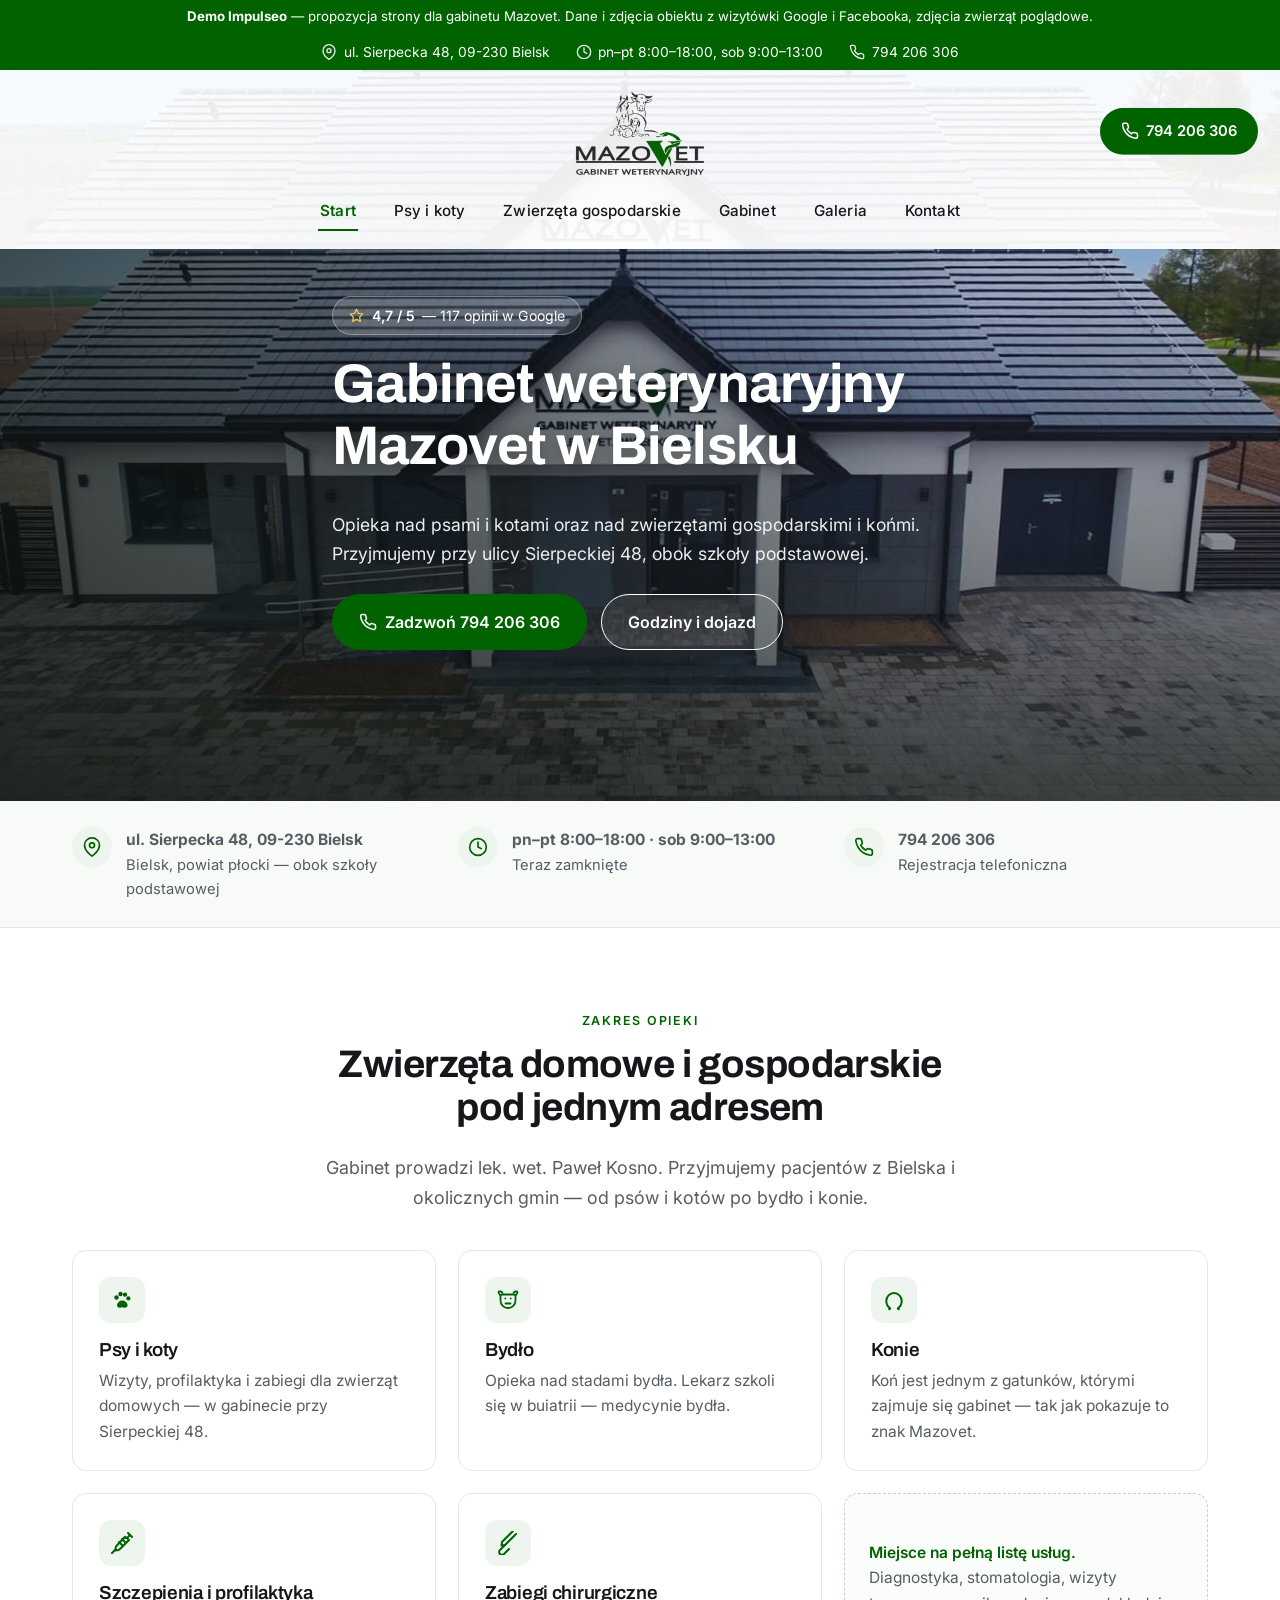
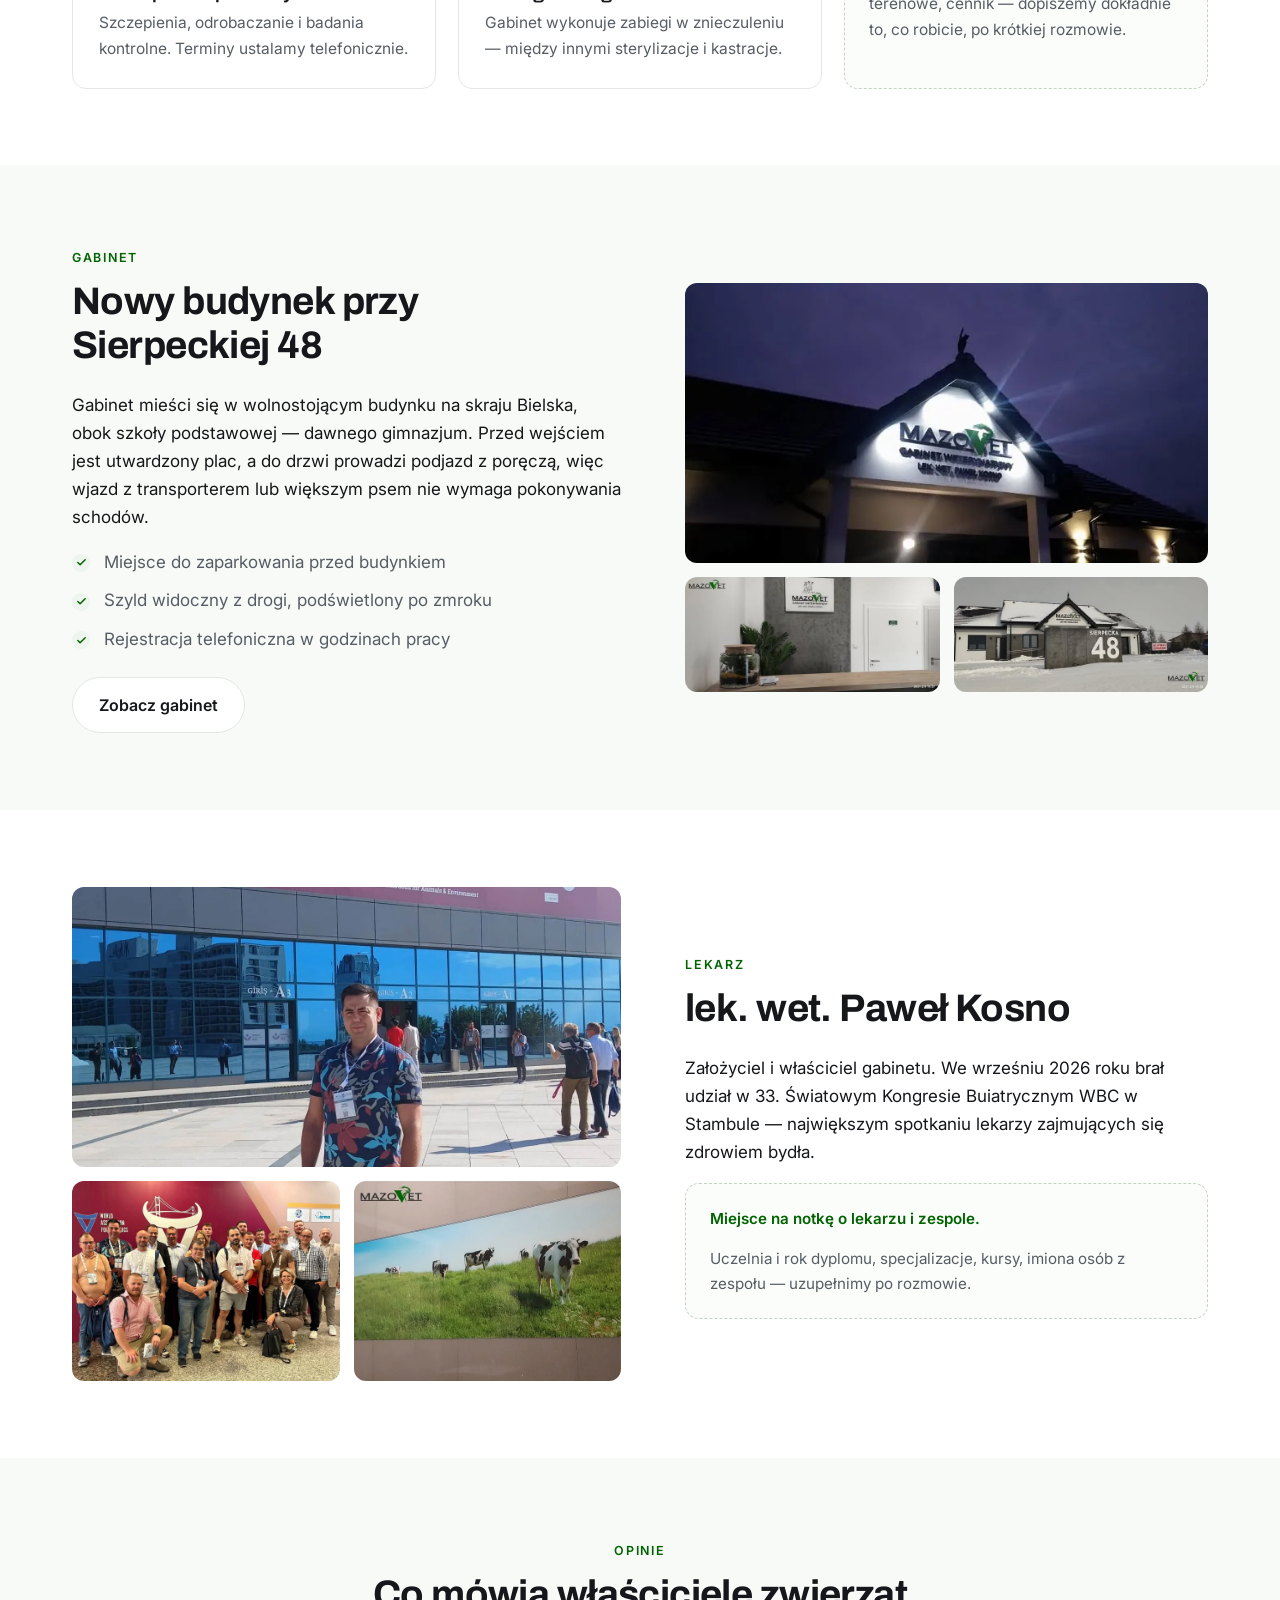
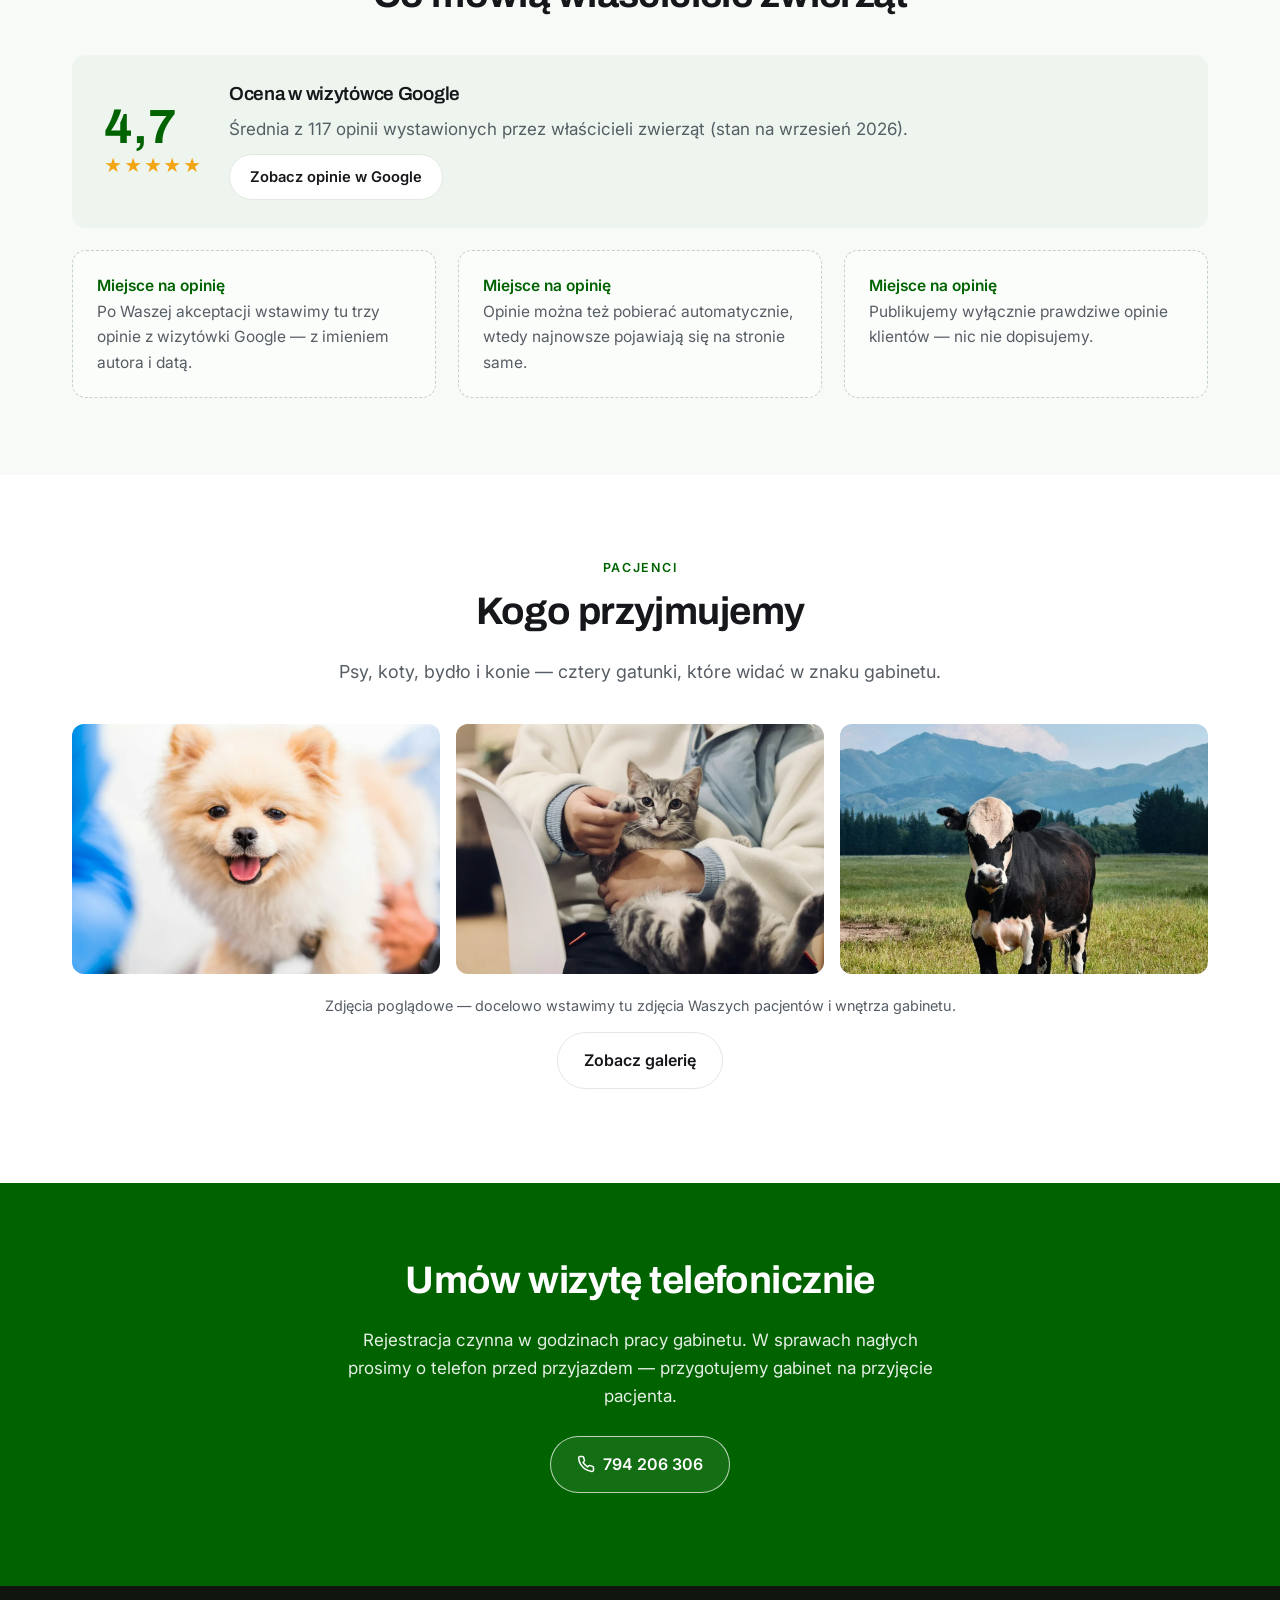
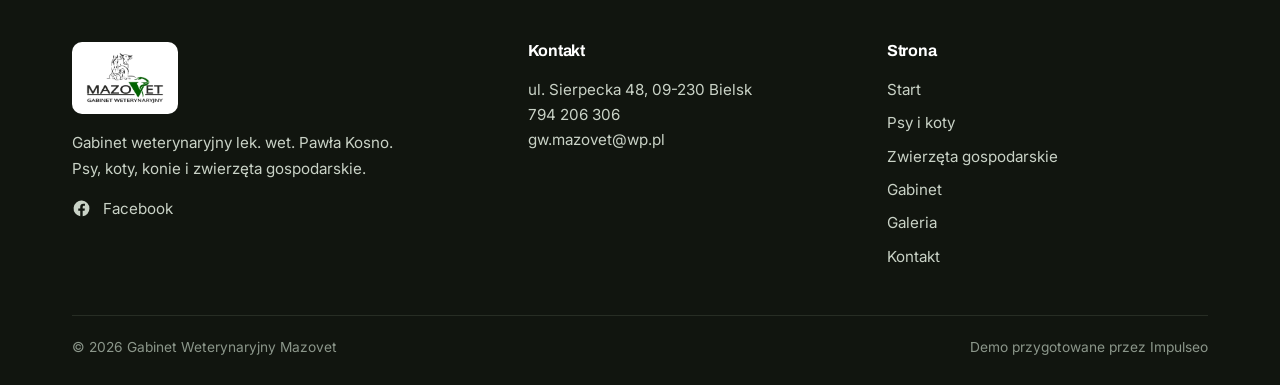
==== commit 74208785: "Hero: odsunięcie treści spod nagłówka nakładanego na zdjęcie Co-Authored-By: Claude Opus 5 (1M conte" ====
--- a/index.html
+++ b/index.html
@@ -19,7 +19,7 @@
 <link rel="preconnect" href="https://fonts.googleapis.com">
 <link rel="preconnect" href="https://fonts.gstatic.com" crossorigin>
 <link href="https://fonts.googleapis.com/css2?family=Archivo:wght@600;700&family=Inter:wght@400;500;600&display=swap" rel="stylesheet">
-<link rel="stylesheet" href="assets/style.css?v=e5a9e0aa">
+<link rel="stylesheet" href="assets/style.css?v=038488e0">
 </head>
 <body>
 
--- a/assets/style.css
+++ b/assets/style.css
@@ -10,7 +10,7 @@
   --bg-2:#f7faf7;
   --radius:14px;
   --shadow:0 2px 8px rgba(16,32,16,.06), 0 12px 32px rgba(16,32,16,.07);
-  --head-h:188px;
+  --head-h:216px;
 }
 
 *{box-sizing:border-box}
@@ -86,7 +86,7 @@
 .btn-sm{padding:10px 20px;font-size:.92rem}
 
 /* ---------- hero ---------- */
-.hero{position:relative;min-height:clamp(560px,78vh,760px);display:flex;align-items:flex-end;color:#fff;overflow:hidden}
+.hero{position:relative;min-height:clamp(620px,84vh,820px);padding-top:calc(var(--head-h) + 46px);display:flex;align-items:flex-end;color:#fff;overflow:hidden}
 .hero-img{position:absolute;inset:0}
 .hero-img img{width:100%;height:100%;object-fit:cover;object-position:center 58%}
 .hero-img::after{content:"";position:absolute;inset:0;background:linear-gradient(180deg,rgba(10,20,10,.34) 0%,rgba(10,20,10,.12) 34%,rgba(8,16,8,.72) 100%),linear-gradient(100deg,rgba(6,14,6,.66) 0%,rgba(6,14,6,.34) 44%,rgba(6,14,6,.04) 72%)}
@@ -245,7 +245,7 @@
   .mainnav a{padding:13px 0;border-bottom:1px solid var(--line);width:100%}
   .mainnav a:hover{border-bottom-color:var(--line)}
   .site-head.over{position:relative;background:#fff}
-  .hero{min-height:auto;padding-top:clamp(180px,42vw,260px)}
+  .hero{min-height:auto;padding-top:clamp(170px,40vw,240px)}
   .g2,.g3,.g4{grid-template-columns:1fr}
   .gal{grid-template-columns:1fr}
   .gal img{height:230px}
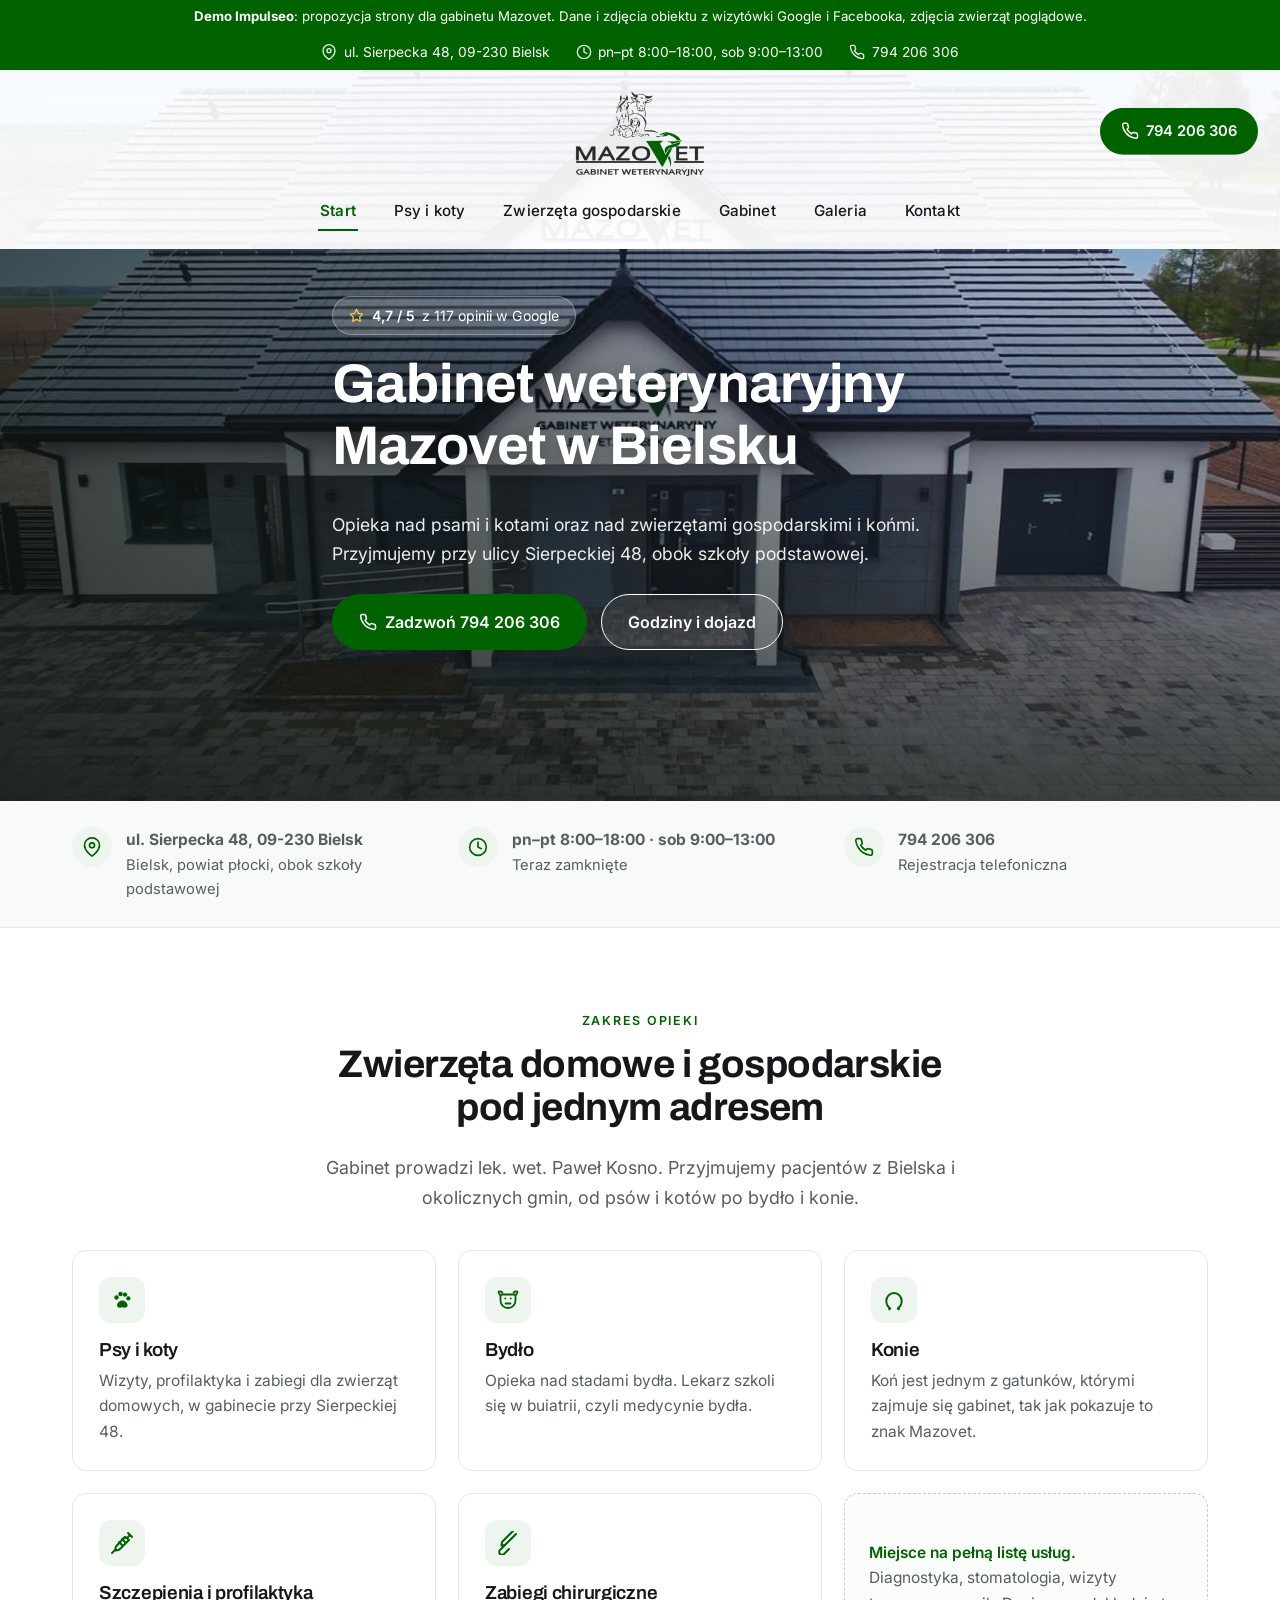
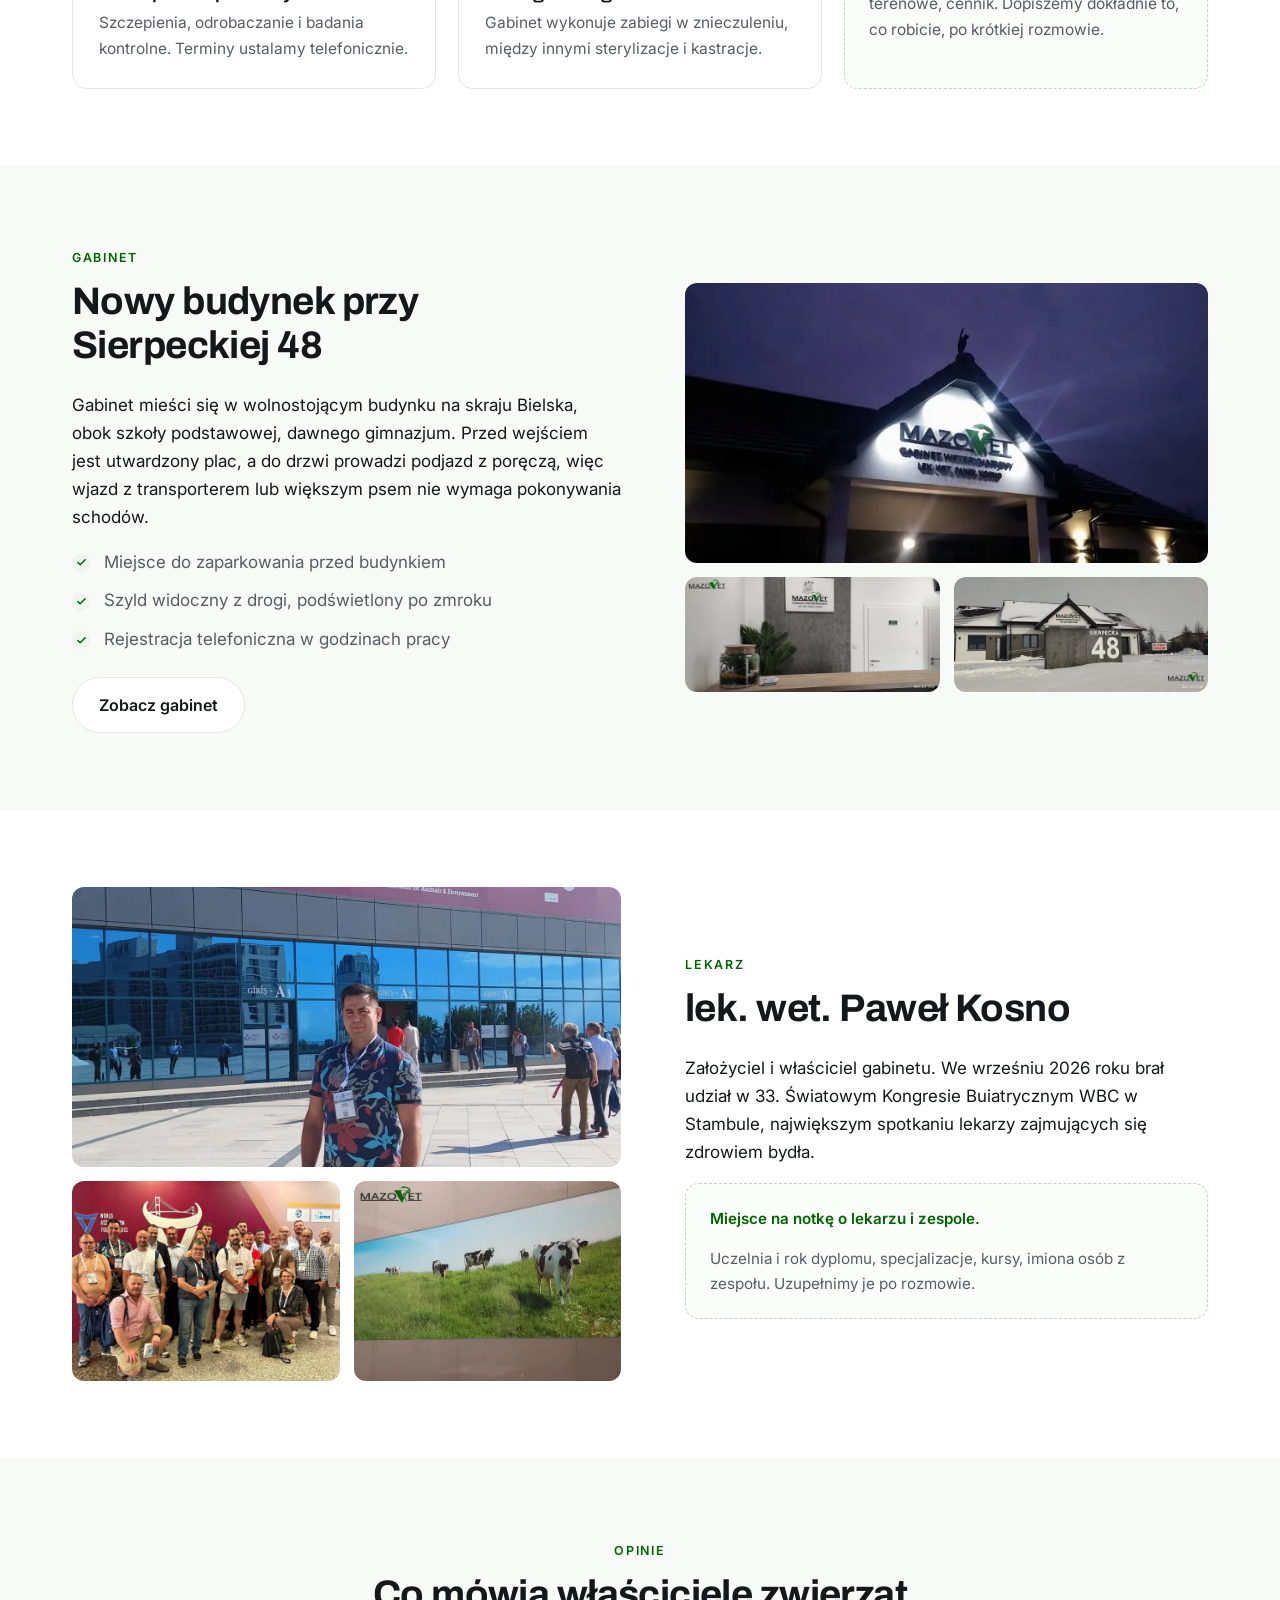
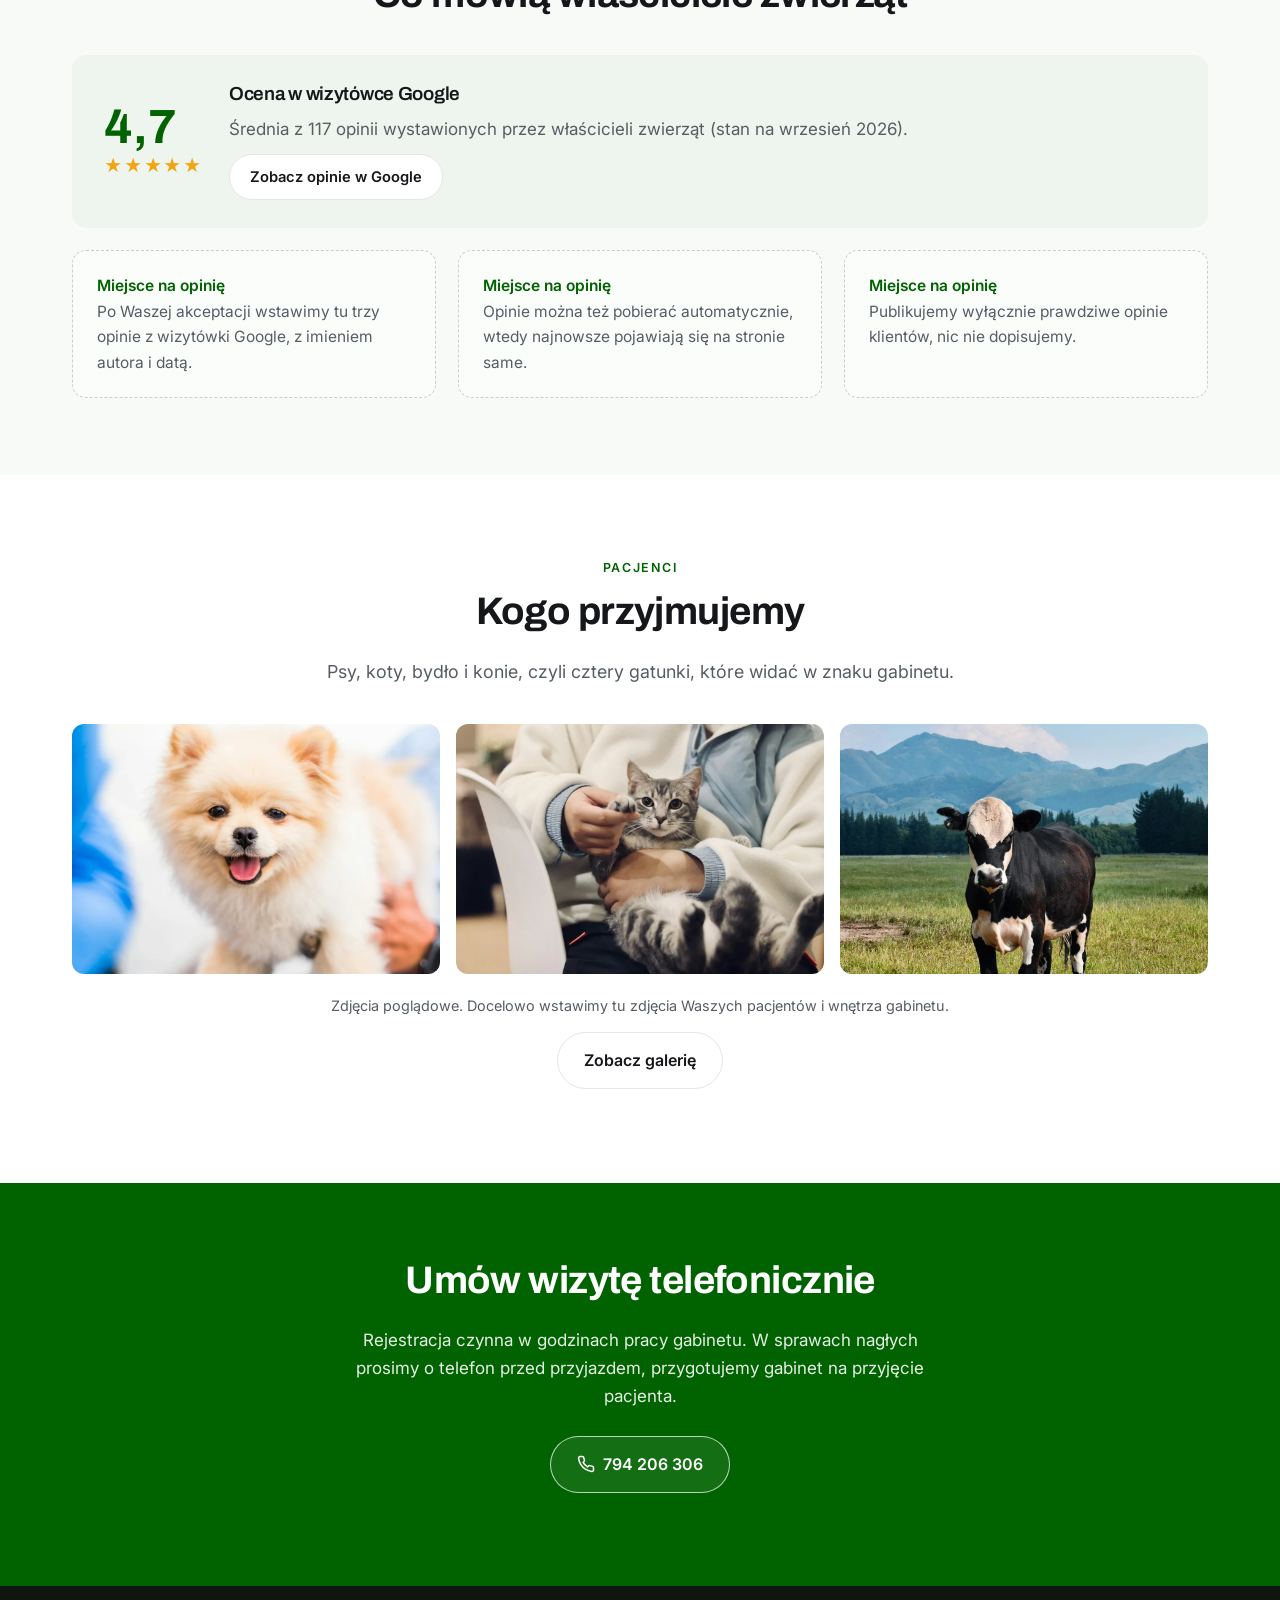
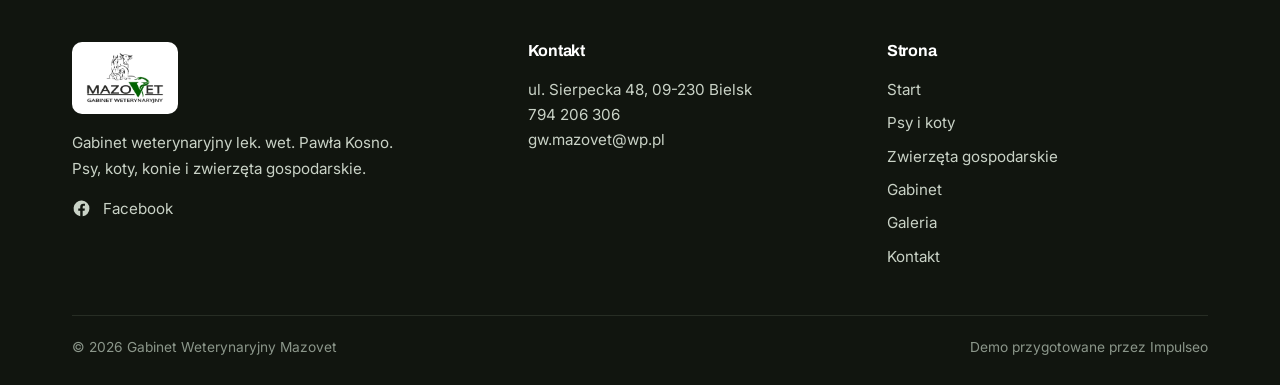
==== commit 85de0ae6: "Usunięcie długich myślników z treści strony Co-Authored-By: Claude Opus 5 (1M context) <noreply@anth" ====
--- a/index.html
+++ b/index.html
@@ -4,12 +4,12 @@
 <meta charset="utf-8">
 <meta name="viewport" content="width=device-width, initial-scale=1">
 <meta name="robots" content="noindex, nofollow">
-<title>Gabinet Weterynaryjny Mazovet — weterynarz Bielsk, Sierpecka 48</title>
-<meta name="description" content="Gabinet weterynaryjny Mazovet w Bielsku (ul. Sierpecka 48) — psy, koty, bydło i konie. Rejestracja telefoniczna: 794 206 306. Pn–pt 8:00–18:00, sob 9:00–13:00.">
+<title>Gabinet Weterynaryjny Mazovet | weterynarz Bielsk, Sierpecka 48</title>
+<meta name="description" content="Gabinet weterynaryjny Mazovet w Bielsku (ul. Sierpecka 48): psy, koty, bydło i konie. Rejestracja telefoniczna: 794 206 306. Pn–pt 8:00–18:00, sob 9:00–13:00.">
 <link rel="canonical" href="https://impulseo-pl.github.io/mazovet-gabinet-weterynaryjny/index.html">
 <meta property="og:type" content="website">
-<meta property="og:title" content="Gabinet Weterynaryjny Mazovet — weterynarz Bielsk, Sierpecka 48">
-<meta property="og:description" content="Gabinet weterynaryjny Mazovet w Bielsku (ul. Sierpecka 48) — psy, koty, bydło i konie. Rejestracja telefoniczna: 794 206 306. Pn–pt 8:00–18:00, sob 9:00–13:00.">
+<meta property="og:title" content="Gabinet Weterynaryjny Mazovet | weterynarz Bielsk, Sierpecka 48">
+<meta property="og:description" content="Gabinet weterynaryjny Mazovet w Bielsku (ul. Sierpecka 48): psy, koty, bydło i konie. Rejestracja telefoniczna: 794 206 306. Pn–pt 8:00–18:00, sob 9:00–13:00.">
 <meta property="og:image" content="https://impulseo-pl.github.io/mazovet-gabinet-weterynaryjny/assets/img/klinika.webp">
 <meta property="og:locale" content="pl_PL">
 <meta name="twitter:card" content="summary_large_image">
@@ -19,12 +19,12 @@
 <link rel="preconnect" href="https://fonts.googleapis.com">
 <link rel="preconnect" href="https://fonts.gstatic.com" crossorigin>
 <link href="https://fonts.googleapis.com/css2?family=Archivo:wght@600;700&family=Inter:wght@400;500;600&display=swap" rel="stylesheet">
-<link rel="stylesheet" href="assets/style.css?v=038488e0">
+<link rel="stylesheet" href="assets/style.css?v=66fef443">
 </head>
 <body>
 
 <div class="demo-bar">
-  <b>Demo Impulseo</b> — propozycja strony dla gabinetu Mazovet. Dane i zdjęcia obiektu z wizytówki Google i Facebooka, zdjęcia zwierząt poglądowe.
+  <b>Demo Impulseo</b>: propozycja strony dla gabinetu Mazovet. Dane i zdjęcia obiektu z wizytówki Google i Facebooka, zdjęcia zwierząt poglądowe.
 </div>
 
 <header class="site-head over">
@@ -38,7 +38,7 @@
   <div class="head-bg">
   <div class="head-main">
     <a class="brand" href="index.html">
-      <img src="assets/img/logo.png?v=a83ef169" alt="Mazovet — Gabinet Weterynaryjny" width="461" height="307">
+      <img src="assets/img/logo.png?v=a83ef169" alt="Mazovet, Gabinet Weterynaryjny" width="461" height="307">
     </a>
     <a class="btn btn-primary btn-sm head-cta" href="tel:+48794206306"><svg viewBox="0 0 24 24" fill="none" stroke="currentColor" stroke-width="2" stroke-linecap="round" stroke-linejoin="round"><path d="M22 16.92v3a2 2 0 0 1-2.18 2 19.79 19.79 0 0 1-8.63-3.07 19.5 19.5 0 0 1-6-6 19.79 19.79 0 0 1-3.07-8.67A2 2 0 0 1 4.11 2h3a2 2 0 0 1 2 1.72c.13.96.36 1.9.7 2.81a2 2 0 0 1-.45 2.11L8.09 9.91a16 16 0 0 0 6 6l1.27-1.27a2 2 0 0 1 2.11-.45c.9.34 1.85.57 2.81.7A2 2 0 0 1 22 16.92z"/></svg> 794 206 306</a>
     <button class="burger" aria-expanded="false" aria-controls="mainnav" aria-label="Menu">
@@ -54,7 +54,7 @@
     <img src="assets/img/klinika.webp?v=2d670b01" alt="Budynek gabinetu weterynaryjnego Mazovet przy ulicy Sierpeckiej 48 w Bielsku" width="1440" height="810" fetchpriority="high">
   </div>
   <div class="wrap hero-in">
-    <span class="hero-badge"><svg viewBox="0 0 24 24" fill="none" stroke="currentColor" stroke-width="2" stroke-linecap="round" stroke-linejoin="round"><polygon points="12 2 15.1 8.6 22 9.6 17 14.6 18.2 21.5 12 18.2 5.8 21.5 7 14.6 2 9.6 8.9 8.6 12 2"/></svg> <b>4,7 / 5</b> — 117 opinii w Google</span>
+    <span class="hero-badge"><svg viewBox="0 0 24 24" fill="none" stroke="currentColor" stroke-width="2" stroke-linecap="round" stroke-linejoin="round"><polygon points="12 2 15.1 8.6 22 9.6 17 14.6 18.2 21.5 12 18.2 5.8 21.5 7 14.6 2 9.6 8.9 8.6 12 2"/></svg> <b>4,7 / 5</b> z 117 opinii w Google</span>
     <h1>Gabinet weterynaryjny<br>Mazovet w Bielsku</h1>
     <p>Opieka nad psami i kotami oraz nad zwierzętami gospodarskimi i końmi. Przyjmujemy przy ulicy Sierpeckiej 48, obok szkoły podstawowej.</p>
     <div class="hero-actions"><a class="btn btn-primary" href="tel:+48794206306"><svg viewBox="0 0 24 24" fill="none" stroke="currentColor" stroke-width="2" stroke-linecap="round" stroke-linejoin="round"><path d="M22 16.92v3a2 2 0 0 1-2.18 2 19.79 19.79 0 0 1-8.63-3.07 19.5 19.5 0 0 1-6-6 19.79 19.79 0 0 1-3.07-8.67A2 2 0 0 1 4.11 2h3a2 2 0 0 1 2 1.72c.13.96.36 1.9.7 2.81a2 2 0 0 1-.45 2.11L8.09 9.91a16 16 0 0 0 6 6l1.27-1.27a2 2 0 0 1 2.11-.45c.9.34 1.85.57 2.81.7A2 2 0 0 1 22 16.92z"/></svg> Zadzwoń 794 206 306</a><a class="btn btn-ghost" href="kontakt.html">Godziny i dojazd</a></div>
@@ -63,7 +63,7 @@
 
 <div class="strip">
   <div class="wrap">
-    <div class="it"><span class="ic"><svg viewBox="0 0 24 24" fill="none" stroke="currentColor" stroke-width="2" stroke-linecap="round" stroke-linejoin="round"><path d="M21 10c0 7-9 13-9 13s-9-6-9-13a9 9 0 0 1 18 0z"/><circle cx="12" cy="10" r="3"/></svg></span><span><b>ul. Sierpecka 48, 09-230 Bielsk</b><span>Bielsk, powiat płocki — obok szkoły podstawowej</span></span></div>
+    <div class="it"><span class="ic"><svg viewBox="0 0 24 24" fill="none" stroke="currentColor" stroke-width="2" stroke-linecap="round" stroke-linejoin="round"><path d="M21 10c0 7-9 13-9 13s-9-6-9-13a9 9 0 0 1 18 0z"/><circle cx="12" cy="10" r="3"/></svg></span><span><b>ul. Sierpecka 48, 09-230 Bielsk</b><span>Bielsk, powiat płocki, obok szkoły podstawowej</span></span></div>
     <div class="it"><span class="ic"><svg viewBox="0 0 24 24" fill="none" stroke="currentColor" stroke-width="2" stroke-linecap="round" stroke-linejoin="round"><circle cx="12" cy="12" r="10"/><polyline points="12 6 12 12 16 14"/></svg></span><span><b>pn–pt 8:00–18:00 · sob 9:00–13:00</b><span data-open-status>Niedziela nieczynne</span></span></div>
     <div class="it"><span class="ic"><svg viewBox="0 0 24 24" fill="none" stroke="currentColor" stroke-width="2" stroke-linecap="round" stroke-linejoin="round"><path d="M22 16.92v3a2 2 0 0 1-2.18 2 19.79 19.79 0 0 1-8.63-3.07 19.5 19.5 0 0 1-6-6 19.79 19.79 0 0 1-3.07-8.67A2 2 0 0 1 4.11 2h3a2 2 0 0 1 2 1.72c.13.96.36 1.9.7 2.81a2 2 0 0 1-.45 2.11L8.09 9.91a16 16 0 0 0 6 6l1.27-1.27a2 2 0 0 1 2.11-.45c.9.34 1.85.57 2.81.7A2 2 0 0 1 22 16.92z"/></svg></span><span><b><a href="tel:+48794206306" style="text-decoration:none">794 206 306</a></b><span>Rejestracja telefoniczna</span></span></div>
   </div>
@@ -74,23 +74,23 @@
     <div class="sec-head center reveal">
       <span class="kicker">Zakres opieki</span>
       <h2>Zwierzęta domowe i gospodarskie pod jednym adresem</h2>
-      <p class="lead" style="margin:0 auto">Gabinet prowadzi lek. wet. Paweł Kosno. Przyjmujemy pacjentów z Bielska i okolicznych gmin — od psów i kotów po bydło i konie.</p>
+      <p class="lead" style="margin:0 auto">Gabinet prowadzi lek. wet. Paweł Kosno. Przyjmujemy pacjentów z Bielska i okolicznych gmin, od psów i kotów po bydło i konie.</p>
     </div>
     <div class="grid g3">
       <a class="card reveal" href="psy-i-koty.html" style="text-decoration:none">
         <span class="ic"><svg viewBox="0 0 24 24" fill="currentColor"><circle cx="6.5" cy="9.5" r="2.2"/><circle cx="10.5" cy="6" r="2.2"/><circle cx="15" cy="6.6" r="2.2"/><circle cx="18.4" cy="10.4" r="2.1"/><path d="M12.3 12.4c2.5 0 4.6 1.9 5.2 4 .5 1.8-.8 3.3-2.6 3.3-1 0-1.8-.4-2.6-.4s-1.6.4-2.6.4c-1.8 0-3.1-1.5-2.6-3.3.6-2.1 2.7-4 5.2-4z"/></svg></span>
         <h3>Psy i koty</h3>
-        <p>Wizyty, profilaktyka i zabiegi dla zwierząt domowych — w gabinecie przy Sierpeckiej 48.</p>
+        <p>Wizyty, profilaktyka i zabiegi dla zwierząt domowych, w gabinecie przy Sierpeckiej 48.</p>
       </a>
       <a class="card reveal" href="zwierzeta-gospodarskie.html" style="text-decoration:none">
         <span class="ic"><svg viewBox="0 0 24 24" fill="none" stroke="currentColor" stroke-width="1.8" stroke-linecap="round" stroke-linejoin="round"><path d="M4 7c-1.2-1.6-1.6-3-1.4-3.4.3-.6 2.4-.2 3.9 1.1"/><path d="M20 7c1.2-1.6 1.6-3 1.4-3.4-.3-.6-2.4-.2-3.9 1.1"/><path d="M6 6.5h12c.8 0 1.5.7 1.5 1.5v4.5a7.5 7.5 0 0 1-15 0V8c0-.8.7-1.5 1.5-1.5z"/><circle cx="9.3" cy="10.5" r=".9" fill="currentColor" stroke="none"/><circle cx="14.7" cy="10.5" r=".9" fill="currentColor" stroke="none"/><path d="M9.5 15.5h5"/></svg></span>
         <h3>Bydło</h3>
-        <p>Opieka nad stadami bydła. Lekarz szkoli się w buiatrii — medycynie bydła.</p>
+        <p>Opieka nad stadami bydła. Lekarz szkoli się w buiatrii, czyli medycynie bydła.</p>
       </a>
       <a class="card reveal" href="zwierzeta-gospodarskie.html" style="text-decoration:none">
         <span class="ic"><svg viewBox="0 0 24 24" fill="none" stroke="currentColor" stroke-width="2" stroke-linecap="round"><path d="M8.2 20.4c-2.3-1.6-3.9-4.2-3.9-7.3C4.3 8.6 7.7 5 12 5s7.7 3.6 7.7 8.1c0 3.1-1.6 5.7-3.9 7.3"/><circle cx="7.4" cy="20.9" r="1.25" fill="currentColor" stroke="none"/><circle cx="16.6" cy="20.9" r="1.25" fill="currentColor" stroke="none"/></svg></span>
         <h3>Konie</h3>
-        <p>Koń jest jednym z gatunków, którymi zajmuje się gabinet — tak jak pokazuje to znak Mazovet.</p>
+        <p>Koń jest jednym z gatunków, którymi zajmuje się gabinet, tak jak pokazuje to znak Mazovet.</p>
       </a>
       <div class="card reveal">
         <span class="ic"><svg viewBox="0 0 24 24" fill="none" stroke="currentColor" stroke-width="2" stroke-linecap="round" stroke-linejoin="round"><path d="m18 2 4 4"/><path d="m17 7 3-3"/><path d="M19 9 9.7 18.3a2 2 0 0 1-1.1.6l-3.4.6.6-3.4a2 2 0 0 1 .6-1.1L15 5.7z"/><path d="m9 11 3 3"/><path d="m12 8 3 3"/><path d="M5 19 2 22"/></svg></span>
@@ -100,11 +100,11 @@
       <div class="card reveal">
         <span class="ic"><svg viewBox="0 0 24 24" fill="none" stroke="currentColor" stroke-width="2" stroke-linecap="round" stroke-linejoin="round"><path d="M20 3 9 14l-3.5.5L6 11 17 0"/><path d="M9 14 4 19a2.8 2.8 0 0 0 4 4l5-5"/></svg></span>
         <h3>Zabiegi chirurgiczne</h3>
-        <p>Gabinet wykonuje zabiegi w znieczuleniu — między innymi sterylizacje i kastracje.</p>
+        <p>Gabinet wykonuje zabiegi w znieczuleniu, między innymi sterylizacje i kastracje.</p>
       </div>
       <div class="card reveal todo" style="display:flex;flex-direction:column;justify-content:center">
         <p><b>Miejsce na pełną listę usług.</b></p>
-        <p>Diagnostyka, stomatologia, wizyty terenowe, cennik — dopiszemy dokładnie to, co robicie, po krótkiej rozmowie.</p>
+        <p>Diagnostyka, stomatologia, wizyty terenowe, cennik. Dopiszemy dokładnie to, co robicie, po krótkiej rozmowie.</p>
       </div>
     </div>
   </div>
@@ -116,7 +116,7 @@
       <div class="split-txt reveal">
         <span class="kicker">Gabinet</span>
         <h2>Nowy budynek przy Sierpeckiej 48</h2>
-        <p>Gabinet mieści się w wolnostojącym budynku na skraju Bielska, obok szkoły podstawowej — dawnego gimnazjum. Przed wejściem jest utwardzony plac, a do drzwi prowadzi podjazd z poręczą, więc wjazd z transporterem lub większym psem nie wymaga pokonywania schodów.</p>
+        <p>Gabinet mieści się w wolnostojącym budynku na skraju Bielska, obok szkoły podstawowej, dawnego gimnazjum. Przed wejściem jest utwardzony plac, a do drzwi prowadzi podjazd z poręczą, więc wjazd z transporterem lub większym psem nie wymaga pokonywania schodów.</p>
         <ul class="ticks">
           <li>Miejsce do zaparkowania przed budynkiem</li>
           <li>Szyld widoczny z drogi, podświetlony po zmroku</li>
@@ -126,7 +126,7 @@
       </div>
       <div class="split-imgs reveal">
         <img class="wide" src="assets/img/klinika-wieczorem.webp?v=0fe99f00" alt="Podświetlony szyld gabinetu Mazovet po zmroku" width="640" height="480" loading="lazy">
-        <img src="assets/img/recepcja.webp?v=9e26fdb6" alt="Wnętrze gabinetu Mazovet — recepcja" width="622" height="280" loading="lazy">
+        <img src="assets/img/recepcja.webp?v=9e26fdb6" alt="Wnętrze gabinetu Mazovet, recepcja" width="622" height="280" loading="lazy">
         <img src="assets/img/klinika-zima.webp?v=82b9dd1a" alt="Budynek gabinetu Mazovet zimą" width="622" height="280" loading="lazy">
       </div>
     </div>
@@ -139,10 +139,10 @@
       <div class="split-txt reveal">
         <span class="kicker">Lekarz</span>
         <h2>lek. wet. Paweł Kosno</h2>
-        <p>Założyciel i właściciel gabinetu. We wrześniu 2026 roku brał udział w 33. Światowym Kongresie Buiatrycznym WBC w Stambule — największym spotkaniu lekarzy zajmujących się zdrowiem bydła.</p>
+        <p>Założyciel i właściciel gabinetu. We wrześniu 2026 roku brał udział w 33. Światowym Kongresie Buiatrycznym WBC w Stambule, największym spotkaniu lekarzy zajmujących się zdrowiem bydła.</p>
         <div class="todo">
           <p><b>Miejsce na notkę o lekarzu i zespole.</b></p>
-          <p>Uczelnia i rok dyplomu, specjalizacje, kursy, imiona osób z zespołu — uzupełnimy po rozmowie.</p>
+          <p>Uczelnia i rok dyplomu, specjalizacje, kursy, imiona osób z zespołu. Uzupełnimy je po rozmowie.</p>
         </div>
       </div>
       <div class="split-imgs reveal">
@@ -174,9 +174,9 @@
 </div>
 </div>
     <div class="grid g3" style="margin-top:22px">
-      <div class="card todo reveal"><p><b>Miejsce na opinię</b></p><p>Po Waszej akceptacji wstawimy tu trzy opinie z wizytówki Google — z imieniem autora i datą.</p></div>
+      <div class="card todo reveal"><p><b>Miejsce na opinię</b></p><p>Po Waszej akceptacji wstawimy tu trzy opinie z wizytówki Google, z imieniem autora i datą.</p></div>
       <div class="card todo reveal"><p><b>Miejsce na opinię</b></p><p>Opinie można też pobierać automatycznie, wtedy najnowsze pojawiają się na stronie same.</p></div>
-      <div class="card todo reveal"><p><b>Miejsce na opinię</b></p><p>Publikujemy wyłącznie prawdziwe opinie klientów — nic nie dopisujemy.</p></div>
+      <div class="card todo reveal"><p><b>Miejsce na opinię</b></p><p>Publikujemy wyłącznie prawdziwe opinie klientów, nic nie dopisujemy.</p></div>
     </div>
   </div>
 </section>
@@ -186,14 +186,14 @@
     <div class="sec-head center reveal">
       <span class="kicker">Pacjenci</span>
       <h2>Kogo przyjmujemy</h2>
-      <p class="lead" style="margin:0 auto">Psy, koty, bydło i konie — cztery gatunki, które widać w znaku gabinetu.</p>
+      <p class="lead" style="margin:0 auto">Psy, koty, bydło i konie, czyli cztery gatunki, które widać w znaku gabinetu.</p>
     </div>
     <div class="gal reveal">
       <figure><img src="assets/img/pies-gabinet.webp?v=9dd8501b" alt="Pies na stole zabiegowym w gabinecie weterynaryjnym" width="1200" height="1797" loading="lazy"></figure>
       <figure><img src="assets/img/kot-badanie.webp?v=7e8736de" alt="Kot podczas badania u weterynarza" width="1200" height="800" loading="lazy"></figure>
       <figure><img src="assets/img/krowy.webp?v=2a3b70a2" alt="Krowy na pastwisku" width="1200" height="1800" loading="lazy"></figure>
     </div>
-    <p class="center muted" style="margin-top:20px;font-size:.9rem">Zdjęcia poglądowe — docelowo wstawimy tu zdjęcia Waszych pacjentów i wnętrza gabinetu.</p>
+    <p class="center muted" style="margin-top:20px;font-size:.9rem">Zdjęcia poglądowe. Docelowo wstawimy tu zdjęcia Waszych pacjentów i wnętrza gabinetu.</p>
     <p class="center" style="margin-top:14px"><a class="btn btn-line" href="galeria.html">Zobacz galerię</a></p>
   </div>
 </section>
@@ -201,13 +201,13 @@
 <section class="cta">
   <div class="wrap">
     <h2>Umów wizytę telefonicznie</h2>
-    <p>Rejestracja czynna w godzinach pracy gabinetu. W sprawach nagłych prosimy o telefon przed przyjazdem — przygotujemy gabinet na przyjęcie pacjenta.</p>
+    <p>Rejestracja czynna w godzinach pracy gabinetu. W sprawach nagłych prosimy o telefon przed przyjazdem, przygotujemy gabinet na przyjęcie pacjenta.</p>
     <p style="margin-top:26px"><a class="btn btn-ghost" href="tel:+48794206306"><svg viewBox="0 0 24 24" fill="none" stroke="currentColor" stroke-width="2" stroke-linecap="round" stroke-linejoin="round"><path d="M22 16.92v3a2 2 0 0 1-2.18 2 19.79 19.79 0 0 1-8.63-3.07 19.5 19.5 0 0 1-6-6 19.79 19.79 0 0 1-3.07-8.67A2 2 0 0 1 4.11 2h3a2 2 0 0 1 2 1.72c.13.96.36 1.9.7 2.81a2 2 0 0 1-.45 2.11L8.09 9.91a16 16 0 0 0 6 6l1.27-1.27a2 2 0 0 1 2.11-.45c.9.34 1.85.57 2.81.7A2 2 0 0 1 22 16.92z"/></svg> 794 206 306</a></p>
   </div>
 </section>
 
 <script type="application/ld+json">
-{"@context":"https://schema.org","@type":"VeterinaryCare","name":"Mazovet — Gabinet Weterynaryjny lek. wet. Paweł Kosno",
+{"@context":"https://schema.org","@type":"VeterinaryCare","name":"Mazovet, Gabinet Weterynaryjny lek. wet. Paweł Kosno",
 "telephone":"+48 794 206 306","email":"gw.mazovet@wp.pl",
 "address":{"@type":"PostalAddress","streetAddress":"ul. Sierpecka 48","postalCode":"09-230","addressLocality":"Bielsk","addressRegion":"mazowieckie","addressCountry":"PL"},
 "geo":{"@type":"GeoCoordinates","latitude":52.6791114,"longitude":19.8009251},
@@ -222,7 +222,7 @@
   <div class="wrap">
     <div class="foot-grid">
       <div>
-        <img class="flogo" src="assets/img/logo.png?v=a83ef169" alt="Mazovet — Gabinet Weterynaryjny" width="461" height="307">
+        <img class="flogo" src="assets/img/logo.png?v=a83ef169" alt="Mazovet, Gabinet Weterynaryjny" width="461" height="307">
         <p class="mt0">Gabinet weterynaryjny lek. wet. Pawła Kosno.<br>Psy, koty, konie i zwierzęta gospodarskie.</p>
         <p><a href="https://www.facebook.com/profile.php?id=100063583105562" rel="noopener"><svg viewBox="0 0 24 24" fill="currentColor"><path d="M22 12a10 10 0 1 0-11.6 9.9v-7h-2.5V12h2.5V9.8c0-2.5 1.5-3.9 3.8-3.9 1.1 0 2.2.2 2.2.2v2.5h-1.3c-1.2 0-1.6.8-1.6 1.6V12h2.8l-.4 2.9h-2.4v7A10 10 0 0 0 22 12z"/></svg> Facebook</a></p>
       </div>
@@ -244,6 +244,6 @@
   </div>
 </footer>
 
-<script src="assets/main.js?v=67fc43ce"></script>
+<script src="assets/main.js?v=08451829"></script>
 </body>
 </html>
--- a/assets/style.css
+++ b/assets/style.css
@@ -1,4 +1,4 @@
-/* Mazovet — Gabinet Weterynaryjny. Demo Impulseo. */
+/* Mazovet, Gabinet Weterynaryjny. Demo Impulseo. */
 :root{
   --green:#016300;
   --green-d:#014a00;
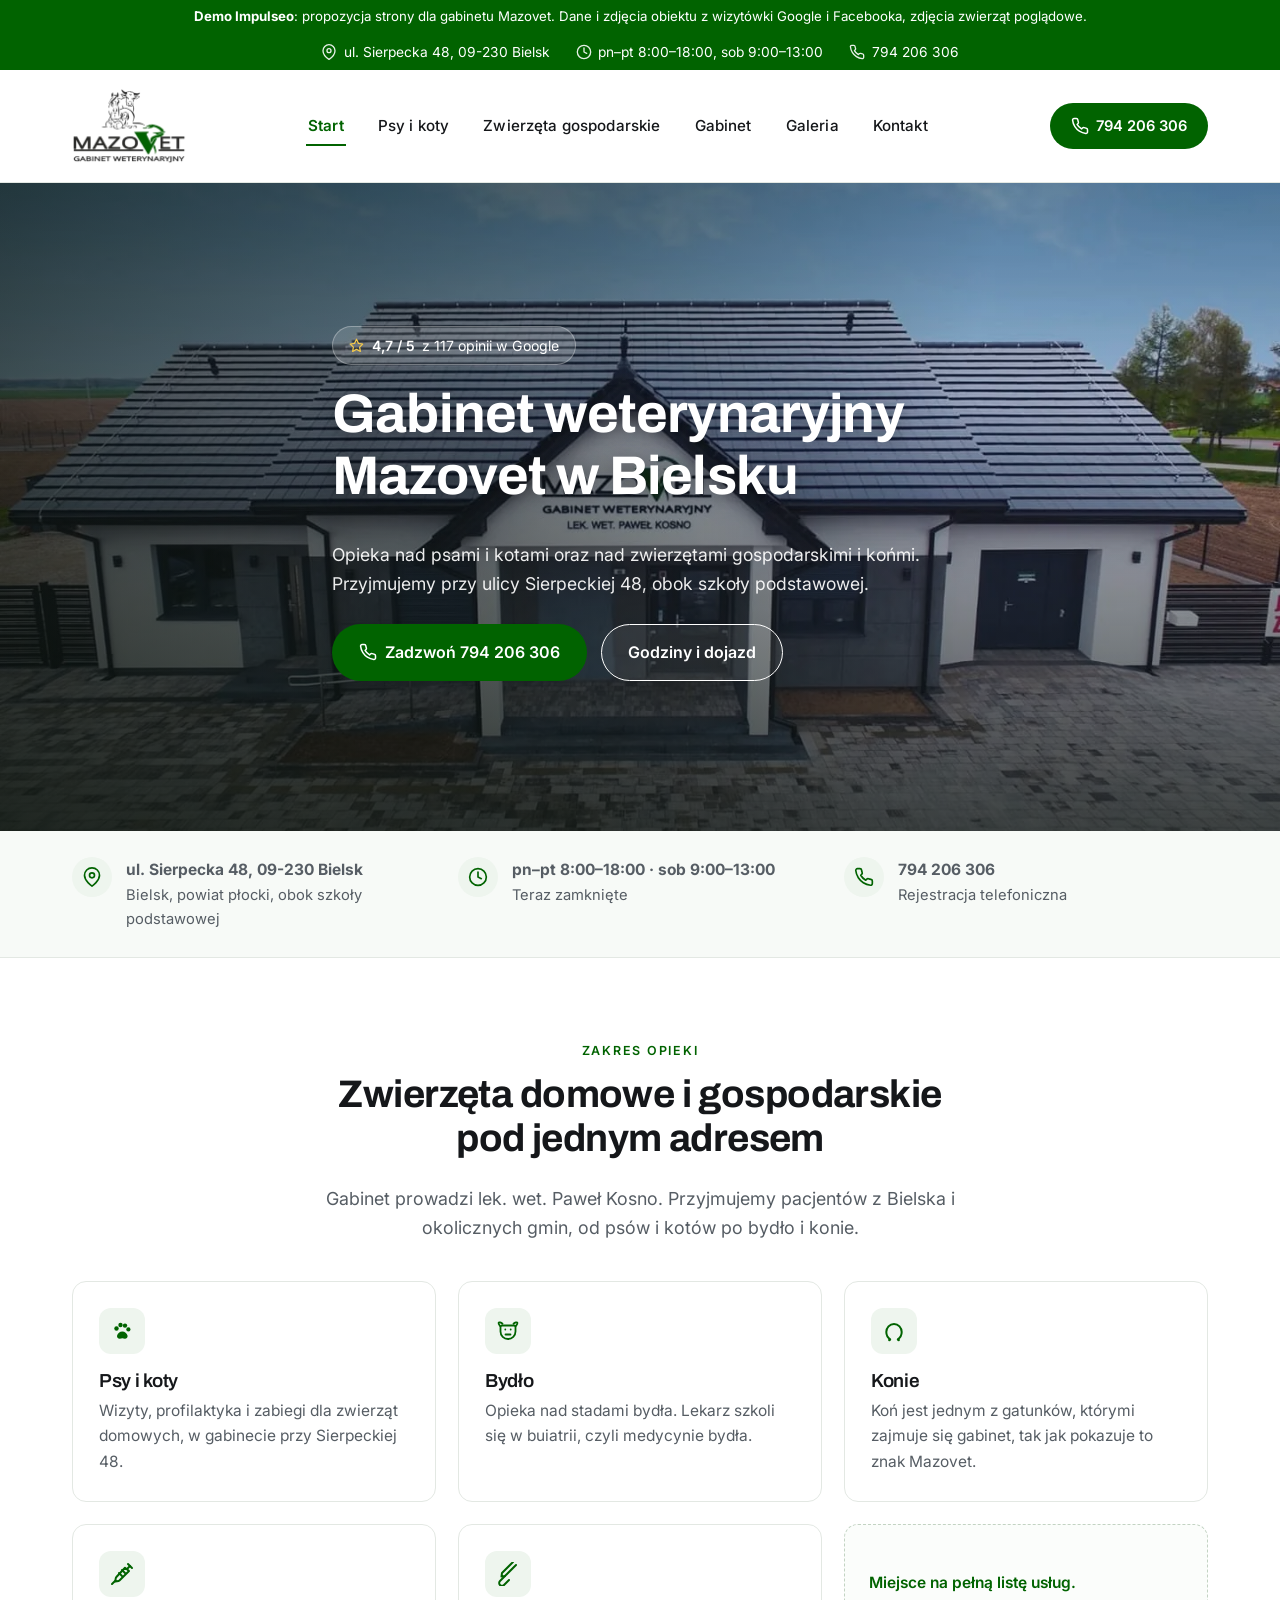
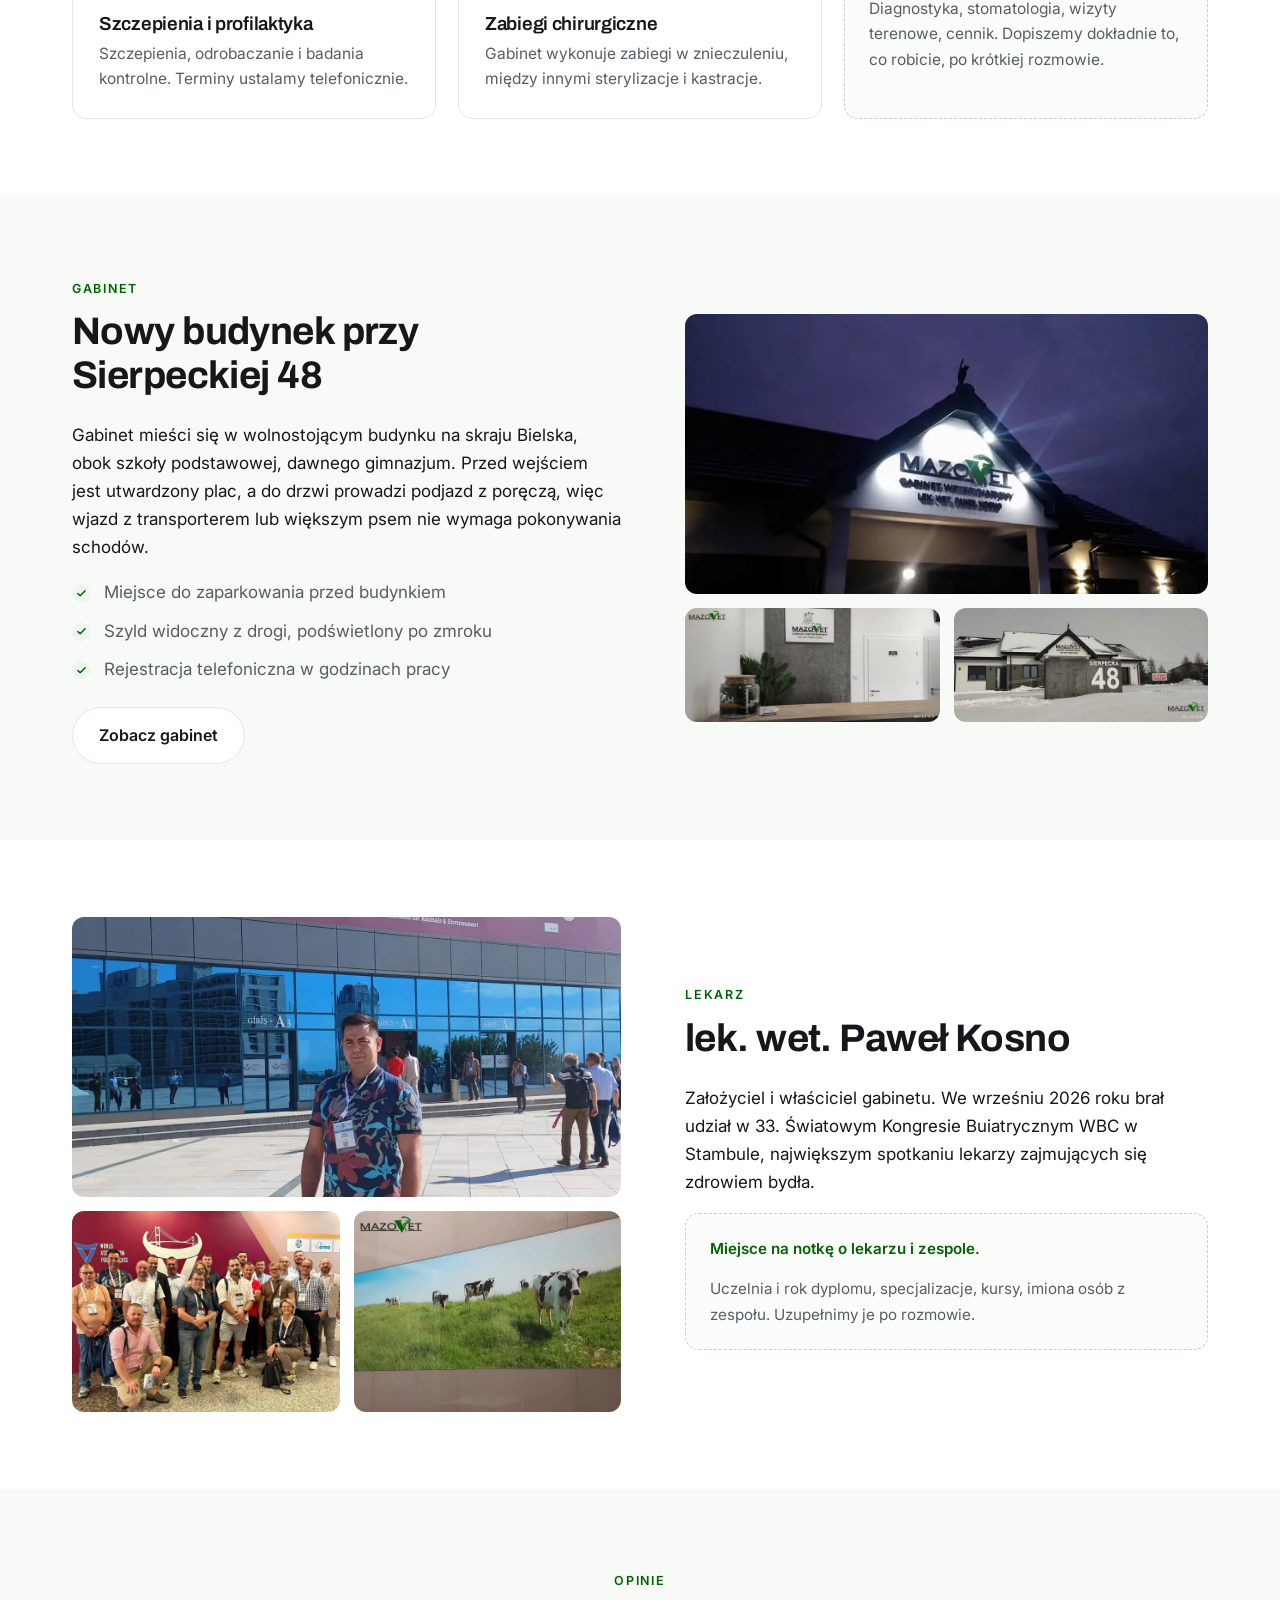
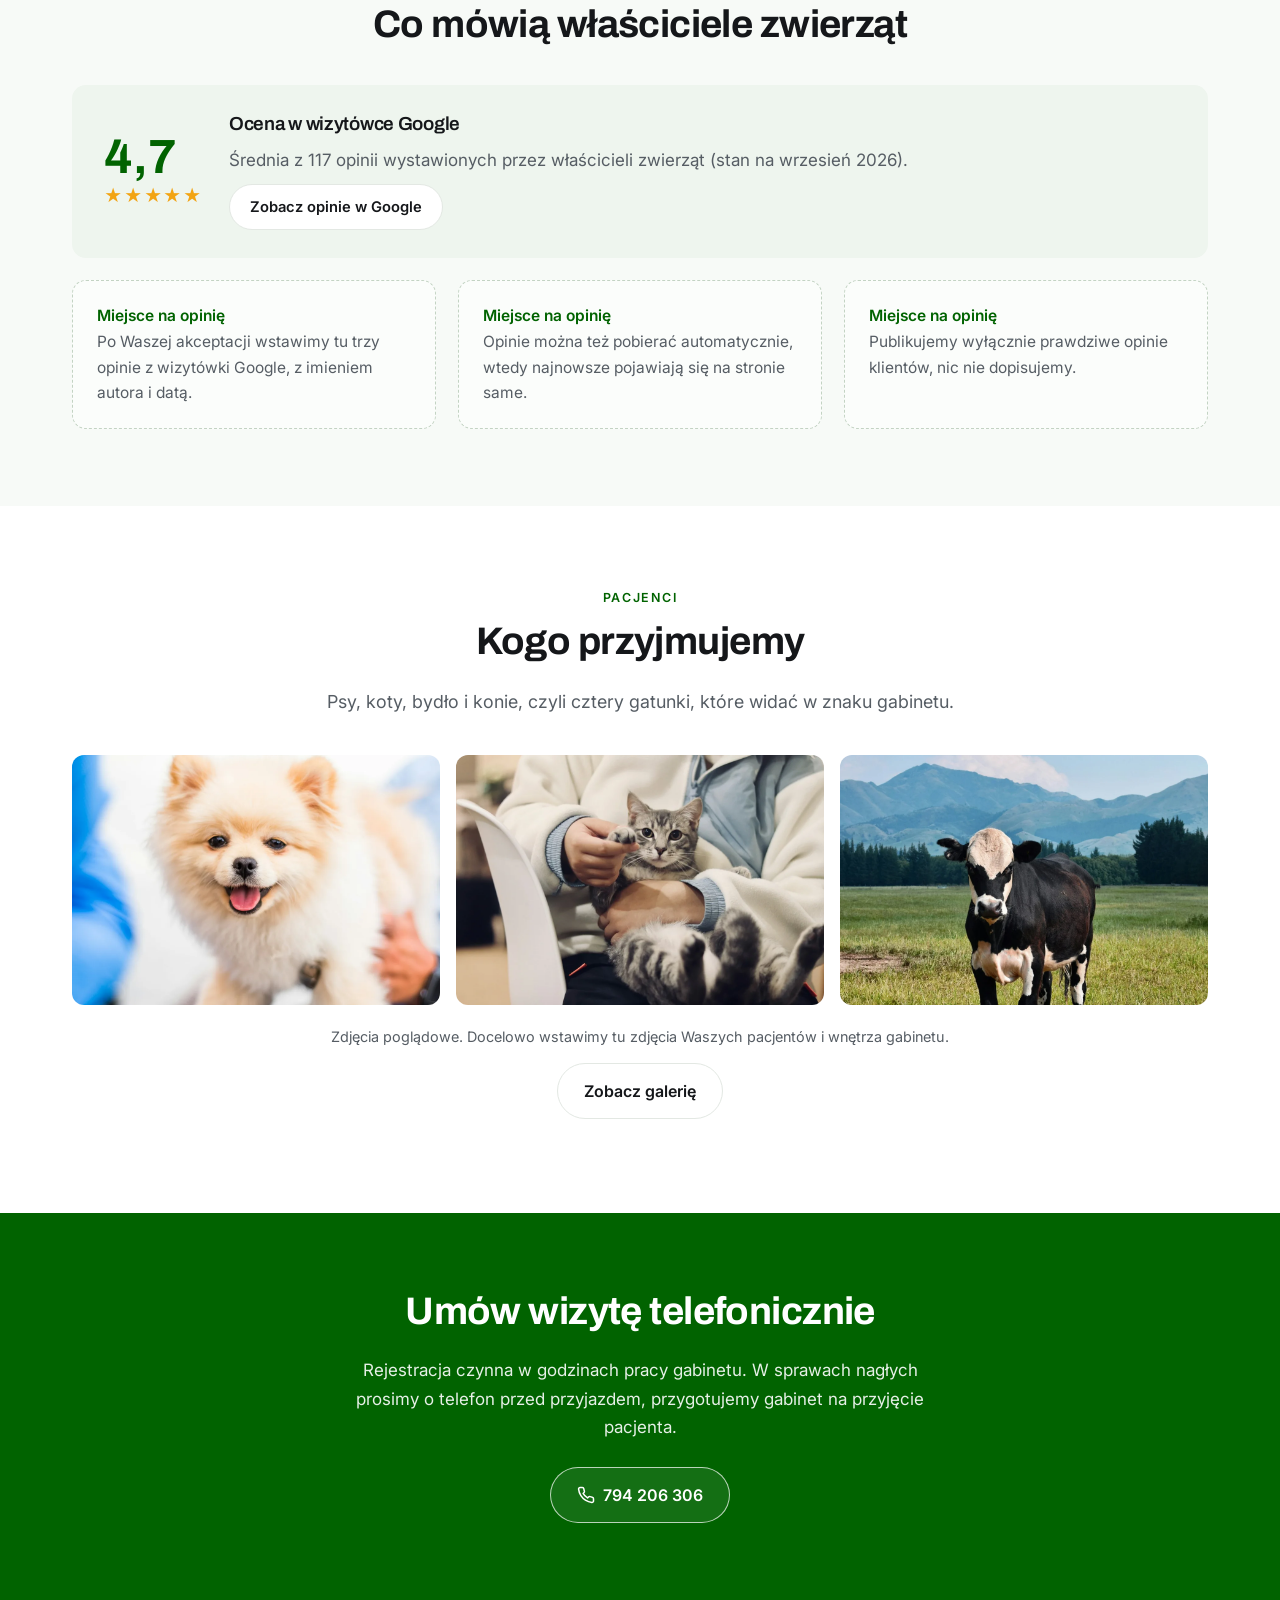
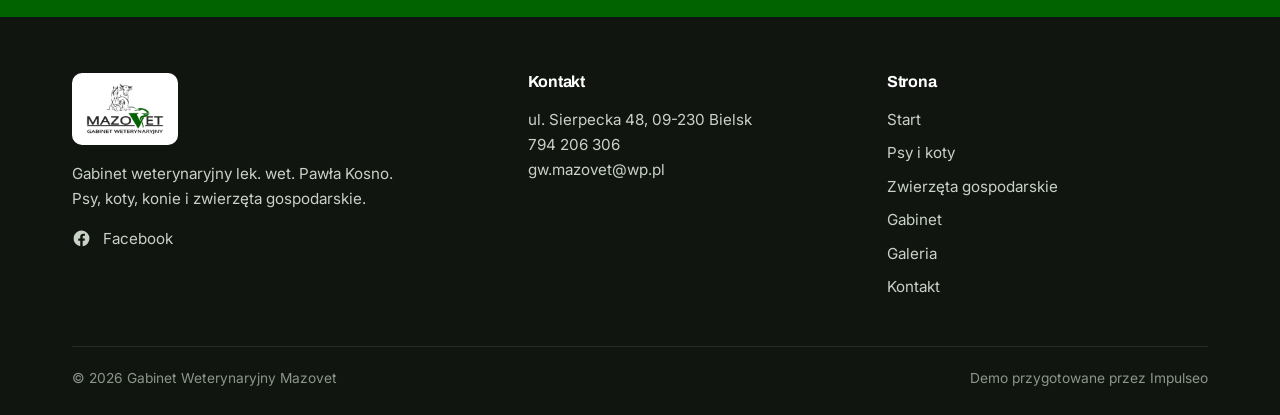
==== commit 894ce013: "Nagłówek: białe tło, logo po lewej, menu w jednej linii z przyciskiem kontaktu Co-Authored-By: Claud" ====
--- a/index.html
+++ b/index.html
@@ -19,7 +19,7 @@
 <link rel="preconnect" href="https://fonts.googleapis.com">
 <link rel="preconnect" href="https://fonts.gstatic.com" crossorigin>
 <link href="https://fonts.googleapis.com/css2?family=Archivo:wght@600;700&family=Inter:wght@400;500;600&display=swap" rel="stylesheet">
-<link rel="stylesheet" href="assets/style.css?v=66fef443">
+<link rel="stylesheet" href="assets/style.css?v=1ff86225">
 </head>
 <body>
 
@@ -27,7 +27,7 @@
   <b>Demo Impulseo</b>: propozycja strony dla gabinetu Mazovet. Dane i zdjęcia obiektu z wizytówki Google i Facebooka, zdjęcia zwierząt poglądowe.
 </div>
 
-<header class="site-head over">
+<header class="site-head">
   <div class="topbar">
     <div class="wrap">
       <span class="ti"><svg viewBox="0 0 24 24" fill="none" stroke="currentColor" stroke-width="2" stroke-linecap="round" stroke-linejoin="round"><path d="M21 10c0 7-9 13-9 13s-9-6-9-13a9 9 0 0 1 18 0z"/><circle cx="12" cy="10" r="3"/></svg> ul. Sierpecka 48, 09-230 Bielsk</span>
@@ -36,16 +36,16 @@
     </div>
   </div>
   <div class="head-bg">
-  <div class="head-main">
-    <a class="brand" href="index.html">
-      <img src="assets/img/logo.png?v=a83ef169" alt="Mazovet, Gabinet Weterynaryjny" width="461" height="307">
-    </a>
-    <a class="btn btn-primary btn-sm head-cta" href="tel:+48794206306"><svg viewBox="0 0 24 24" fill="none" stroke="currentColor" stroke-width="2" stroke-linecap="round" stroke-linejoin="round"><path d="M22 16.92v3a2 2 0 0 1-2.18 2 19.79 19.79 0 0 1-8.63-3.07 19.5 19.5 0 0 1-6-6 19.79 19.79 0 0 1-3.07-8.67A2 2 0 0 1 4.11 2h3a2 2 0 0 1 2 1.72c.13.96.36 1.9.7 2.81a2 2 0 0 1-.45 2.11L8.09 9.91a16 16 0 0 0 6 6l1.27-1.27a2 2 0 0 1 2.11-.45c.9.34 1.85.57 2.81.7A2 2 0 0 1 22 16.92z"/></svg> 794 206 306</a>
-    <button class="burger" aria-expanded="false" aria-controls="mainnav" aria-label="Menu">
-      <span></span><span></span><span></span>
-    </button>
-  </div>
-  <nav class="mainnav" id="mainnav" aria-label="Główna"><a href="index.html" aria-current="page">Start</a><a href="psy-i-koty.html">Psy i koty</a><a href="zwierzeta-gospodarskie.html">Zwierzęta gospodarskie</a><a href="gabinet.html">Gabinet</a><a href="galeria.html">Galeria</a><a href="kontakt.html">Kontakt</a></nav>
+    <div class="head-in">
+      <a class="brand" href="index.html">
+        <img src="assets/img/logo.png?v=a83ef169" alt="Mazovet, Gabinet Weterynaryjny" width="461" height="307">
+      </a>
+      <nav class="mainnav" id="mainnav" aria-label="Główna"><a href="index.html" aria-current="page">Start</a><a href="psy-i-koty.html">Psy i koty</a><a href="zwierzeta-gospodarskie.html">Zwierzęta gospodarskie</a><a href="gabinet.html">Gabinet</a><a href="galeria.html">Galeria</a><a href="kontakt.html">Kontakt</a></nav>
+      <a class="btn btn-primary btn-sm head-cta" href="tel:+48794206306"><svg viewBox="0 0 24 24" fill="none" stroke="currentColor" stroke-width="2" stroke-linecap="round" stroke-linejoin="round"><path d="M22 16.92v3a2 2 0 0 1-2.18 2 19.79 19.79 0 0 1-8.63-3.07 19.5 19.5 0 0 1-6-6 19.79 19.79 0 0 1-3.07-8.67A2 2 0 0 1 4.11 2h3a2 2 0 0 1 2 1.72c.13.96.36 1.9.7 2.81a2 2 0 0 1-.45 2.11L8.09 9.91a16 16 0 0 0 6 6l1.27-1.27a2 2 0 0 1 2.11-.45c.9.34 1.85.57 2.81.7A2 2 0 0 1 22 16.92z"/></svg> 794 206 306</a>
+      <button class="burger" aria-expanded="false" aria-controls="mainnav" aria-label="Menu">
+        <span></span><span></span><span></span>
+      </button>
+    </div>
   </div>
 </header>
 
--- a/assets/style.css
+++ b/assets/style.css
@@ -40,16 +40,9 @@
 .demo-bar{background:var(--green);color:#fff;font-size:.83rem;text-align:center;padding:.55em 20px;line-height:1.45}
 .demo-bar b{font-weight:700}
 
-/* ---------- nagłówek: gruby, logo centralnie ---------- */
+/* ---------- nagłówek: gruby, biały, logo po lewej ---------- */
 .site-head{position:relative;z-index:40;background:#fff;border-bottom:1px solid var(--line)}
-.head-bg{
-  position:relative;
-  background-image:linear-gradient(rgba(255,255,255,.955),rgba(255,255,255,.975)),url("img/klinika.webp");
-  background-size:cover;background-position:center 34%;
-}
-.site-head.over{position:absolute;left:0;right:0;border-bottom:0;background:transparent}
-.site-head.over .head-bg{background-image:linear-gradient(rgba(255,255,255,.9),rgba(255,255,255,.94)),url("img/klinika.webp");backdrop-filter:blur(6px)}
-.site-head.solid .head-bg{background-image:linear-gradient(rgba(255,255,255,.97),rgba(255,255,255,.985)),url("img/klinika.webp")}
+.head-bg{background:#fff}
 .topbar{background:var(--green);color:#fff;font-size:.86rem}
 .topbar .wrap{display:flex;gap:26px;align-items:center;justify-content:center;flex-wrap:wrap;padding-top:.5em;padding-bottom:.5em}
 .topbar a{text-decoration:none}
@@ -57,18 +50,21 @@
 .topbar .ti{display:inline-flex;align-items:center;gap:.5em;white-space:nowrap}
 .topbar svg{width:16px;height:16px;flex:0 0 auto;opacity:.9}
 
-.head-main{display:flex;align-items:center;justify-content:center;padding:20px 22px 14px;position:relative}
-.head-main .brand{display:block}
-.head-main .brand img{height:88px;width:auto}
-.mainnav{display:flex;justify-content:center;gap:34px;flex-wrap:wrap;padding:0 22px 18px}
+.head-in{
+  max-width:1180px;margin:0 auto;padding:18px 22px;
+  display:flex;align-items:center;gap:28px;position:relative;
+}
+.head-in .brand{display:block;flex:0 0 auto}
+.head-in .brand img{height:76px;width:auto}
+.mainnav{flex:1 1 auto;display:flex;justify-content:center;align-items:center;gap:30px;flex-wrap:wrap}
 .mainnav a{
   text-decoration:none;font-size:.95rem;font-weight:500;letter-spacing:.01em;
-  padding:6px 2px;border-bottom:2px solid transparent;color:var(--ink);
+  padding:6px 2px;border-bottom:2px solid transparent;color:var(--ink);white-space:nowrap;
 }
 .mainnav a:hover{color:var(--green);border-bottom-color:var(--green)}
 .mainnav a[aria-current="page"]{color:var(--green);border-bottom-color:var(--green);font-weight:600}
-.head-cta{position:absolute;right:22px;top:50%;transform:translateY(-50%)}
-.burger{display:none;position:absolute;right:18px;top:50%;transform:translateY(-50%);width:46px;height:42px;border:1px solid var(--line);border-radius:10px;background:#fff;cursor:pointer}
+.head-cta{flex:0 0 auto}
+.burger{display:none;width:46px;height:42px;border:1px solid var(--line);border-radius:10px;background:#fff;cursor:pointer;flex:0 0 auto;margin-left:auto}
 .burger span{display:block;width:20px;height:2px;background:var(--ink);margin:4px auto;border-radius:2px;transition:.2s}
 .burger[aria-expanded="true"] span:nth-child(1){transform:translateY(6px) rotate(45deg)}
 .burger[aria-expanded="true"] span:nth-child(2){opacity:0}
@@ -86,7 +82,7 @@
 .btn-sm{padding:10px 20px;font-size:.92rem}
 
 /* ---------- hero ---------- */
-.hero{position:relative;min-height:clamp(620px,84vh,820px);padding-top:calc(var(--head-h) + 46px);display:flex;align-items:flex-end;color:#fff;overflow:hidden}
+.hero{position:relative;min-height:clamp(520px,72vh,700px);display:flex;align-items:flex-end;color:#fff;overflow:hidden}
 .hero-img{position:absolute;inset:0}
 .hero-img img{width:100%;height:100%;object-fit:cover;object-position:center 58%}
 .hero-img::after{content:"";position:absolute;inset:0;background:linear-gradient(180deg,rgba(10,20,10,.34) 0%,rgba(10,20,10,.12) 34%,rgba(8,16,8,.72) 100%),linear-gradient(100deg,rgba(6,14,6,.66) 0%,rgba(6,14,6,.34) 44%,rgba(6,14,6,.04) 72%)}
@@ -221,6 +217,12 @@
 .js .reveal.in{opacity:1;transform:none}
 
 /* ---------- responsywność ---------- */
+@media (max-width:1120px){
+  .head-in{gap:18px}
+  .mainnav{gap:20px}
+  .mainnav a{font-size:.9rem}
+  .head-in .brand img{height:66px}
+}
 @media (max-width:980px){
   .g4{grid-template-columns:repeat(2,1fr)}
   .g3{grid-template-columns:repeat(2,1fr)}
@@ -234,18 +236,17 @@
   body{font-size:16px}
   .topbar .wrap{gap:14px;font-size:.8rem}
   .topbar .ti.hide-m{display:none}
-  .head-main{padding:14px 22px 12px}
-  .head-main .brand img{height:58px}
+  .head-in{padding:12px 18px;gap:12px;flex-wrap:wrap}
+  .head-in .brand img{height:54px}
   .head-cta{display:none}
   .burger{display:block}
   .mainnav{
-    display:none;flex-direction:column;gap:0;padding:0 22px 14px;
+    display:none;flex-basis:100%;flex-direction:column;justify-content:flex-start;gap:0;padding:4px 0 8px;
   }
   .mainnav.open{display:flex}
   .mainnav a{padding:13px 0;border-bottom:1px solid var(--line);width:100%}
   .mainnav a:hover{border-bottom-color:var(--line)}
-  .site-head.over{position:relative;background:#fff}
-  .hero{min-height:auto;padding-top:clamp(170px,40vw,240px)}
+  .hero{min-height:clamp(420px,62vh,560px)}
   .g2,.g3,.g4{grid-template-columns:1fr}
   .gal{grid-template-columns:1fr}
   .gal img{height:230px}
